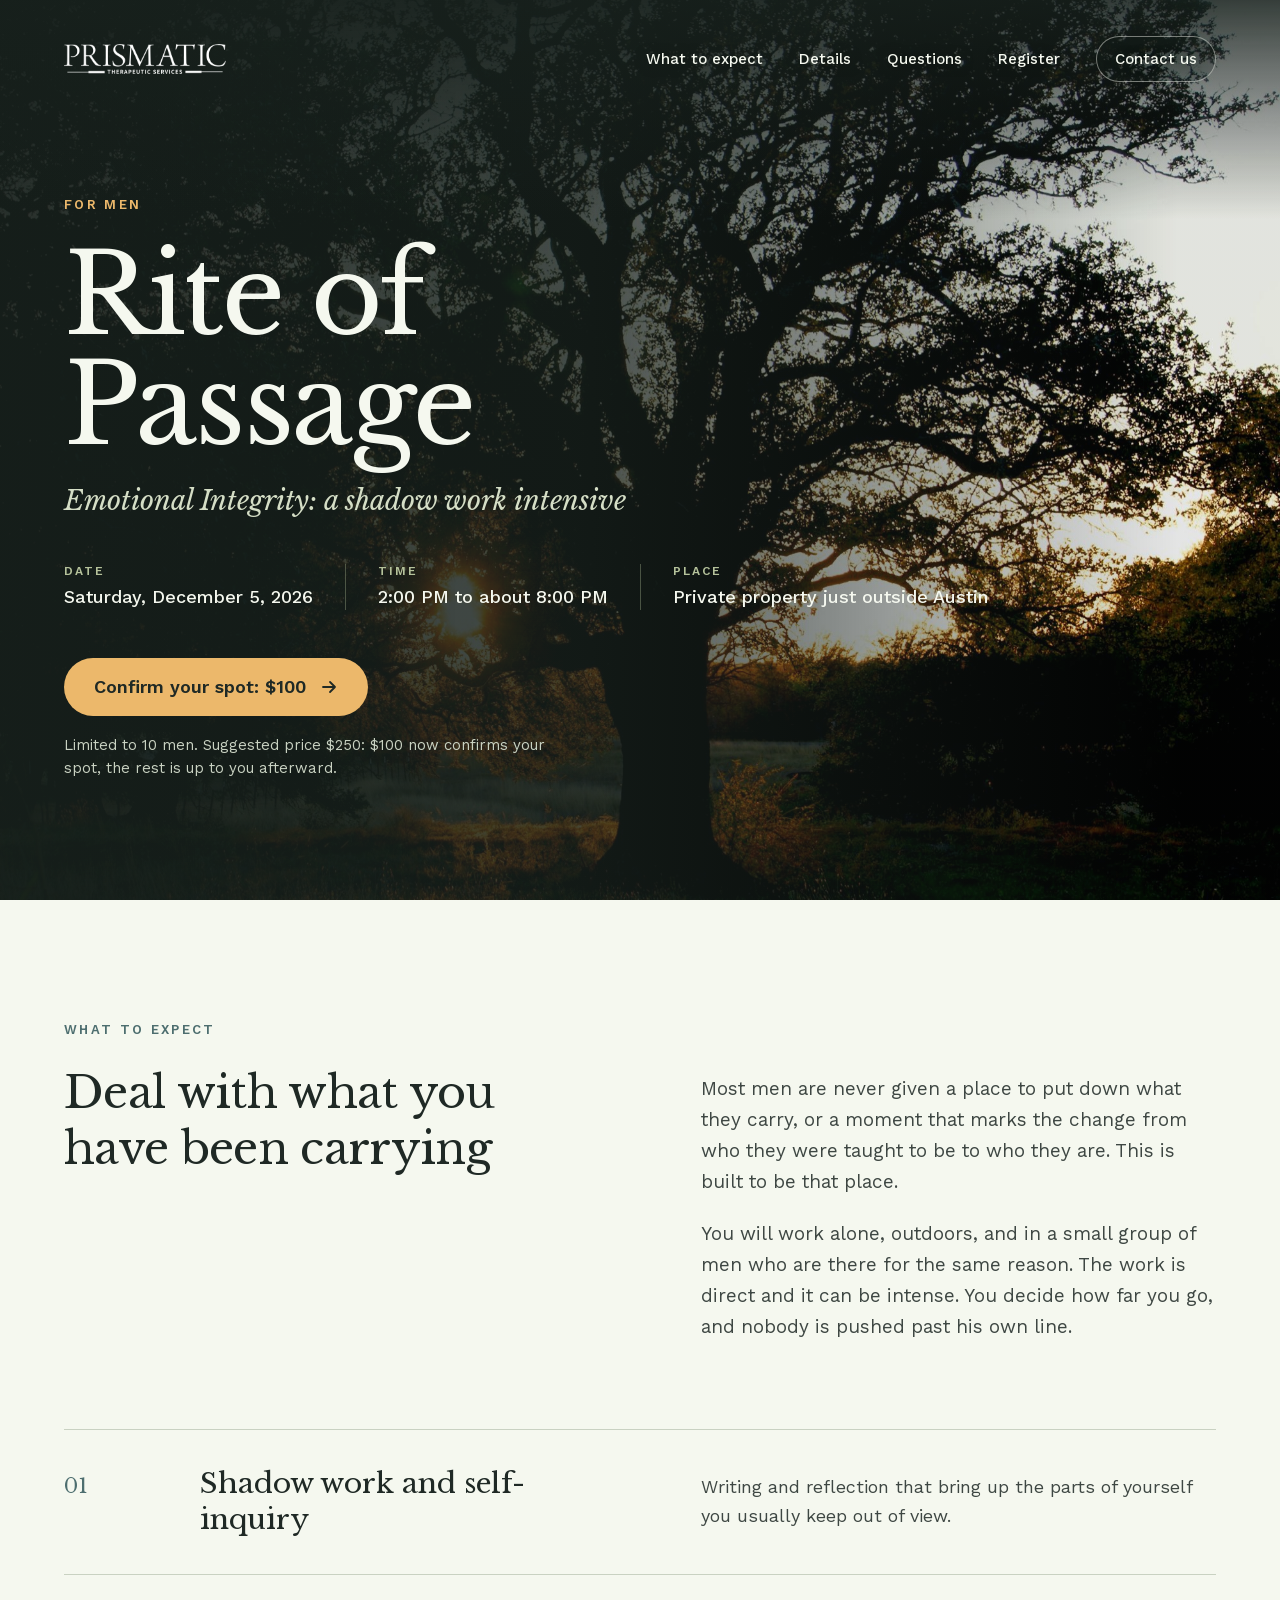
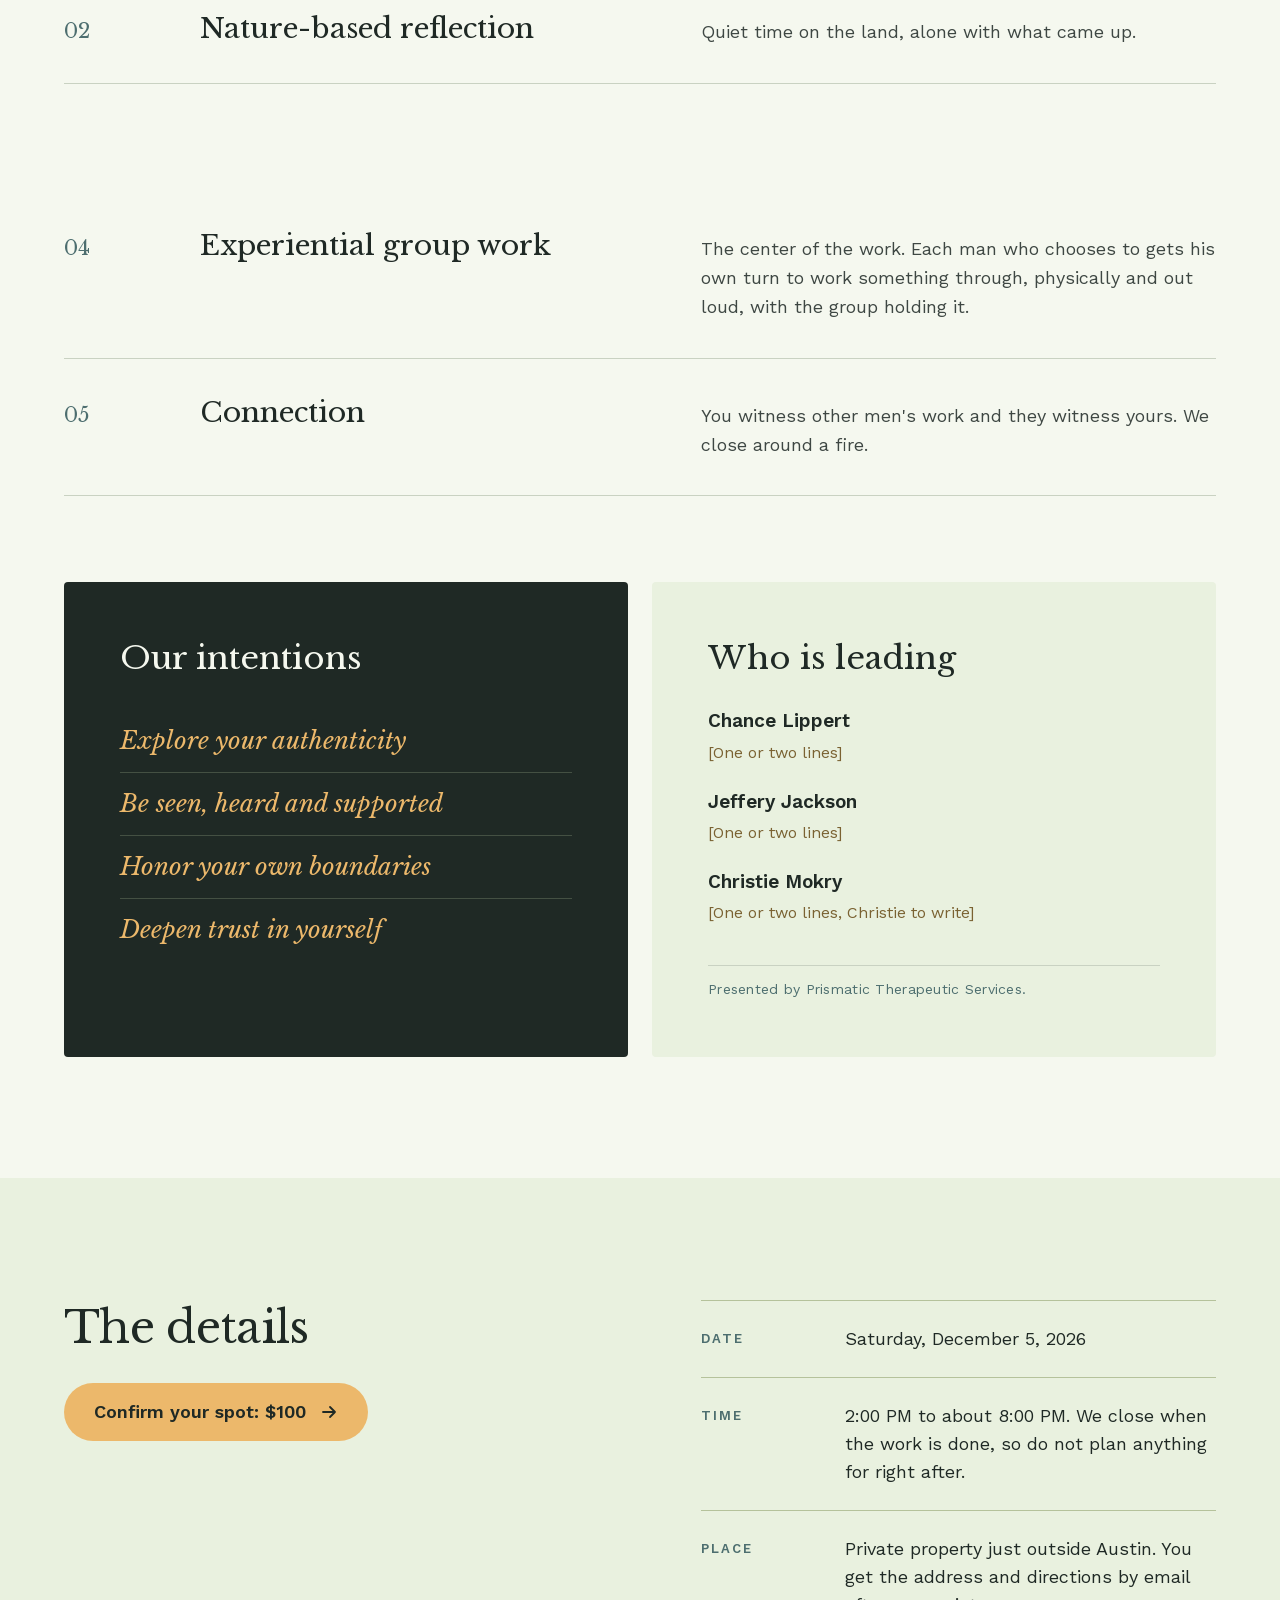
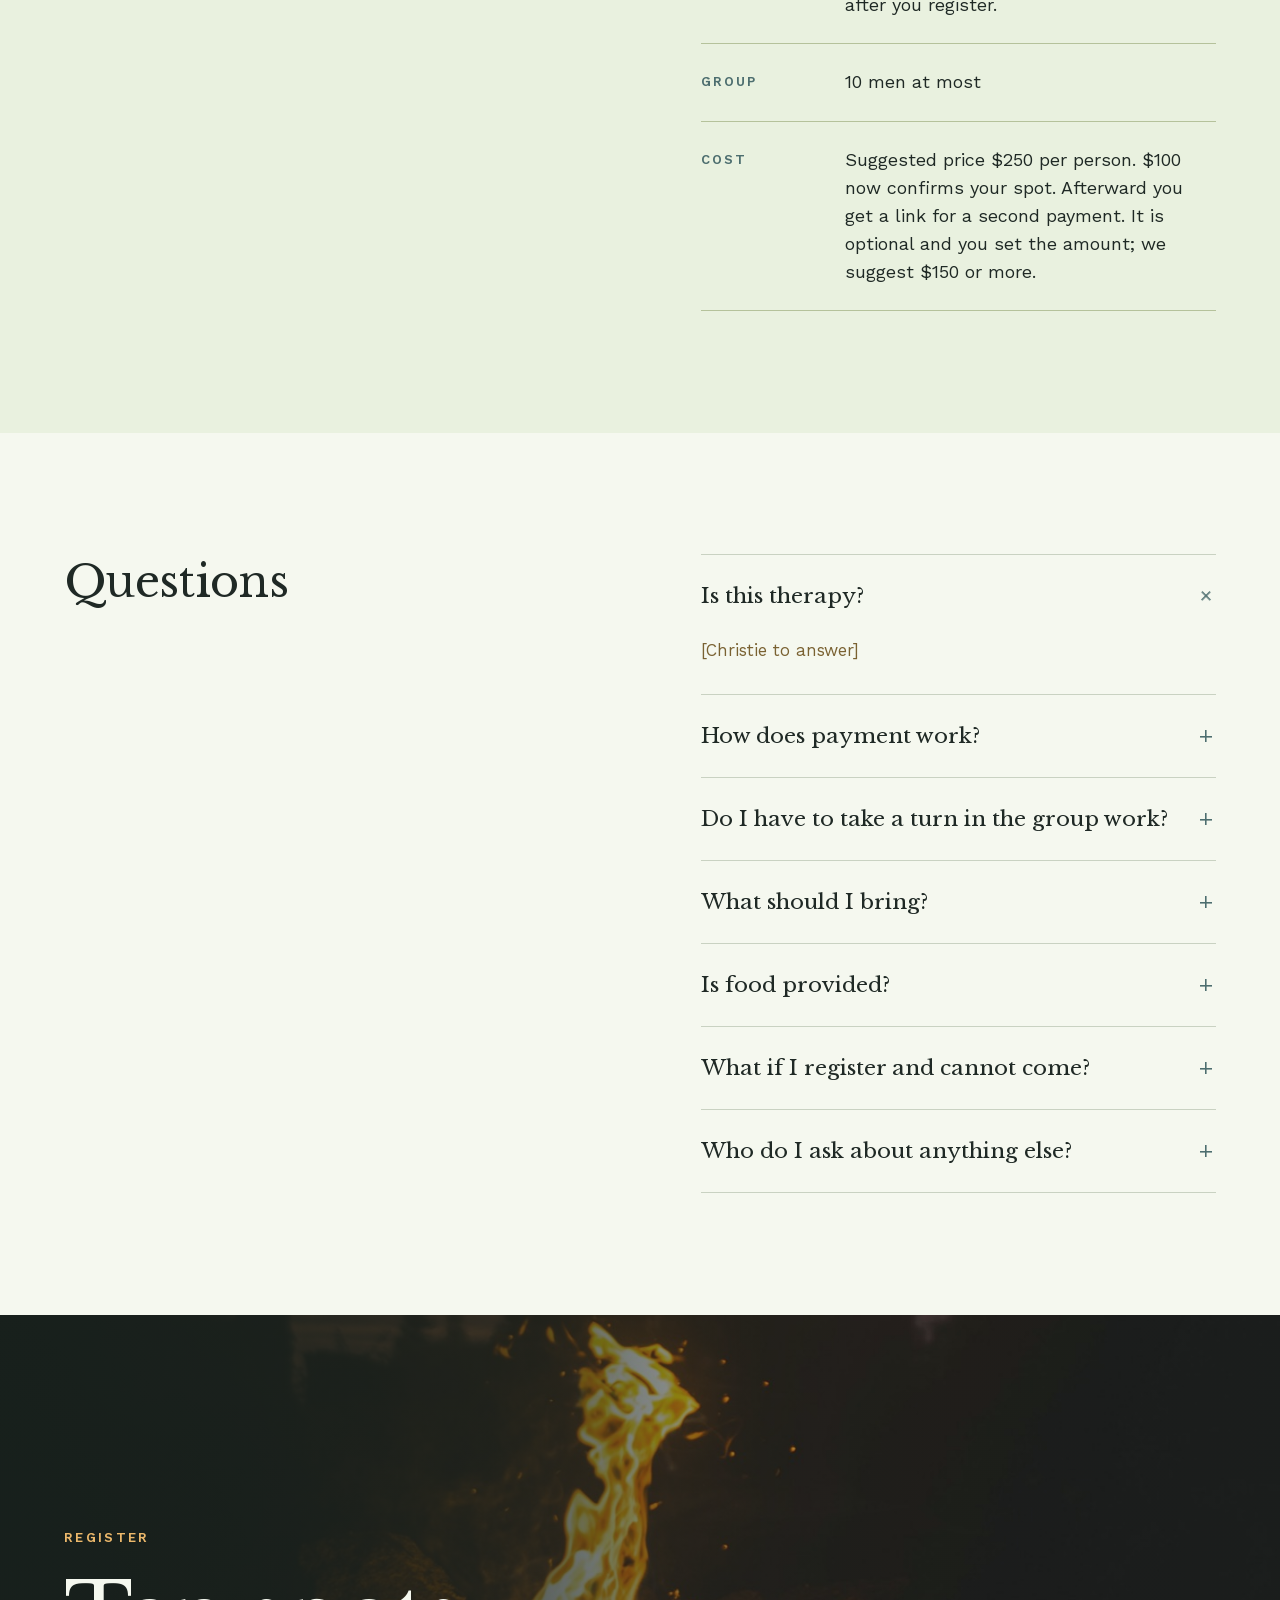
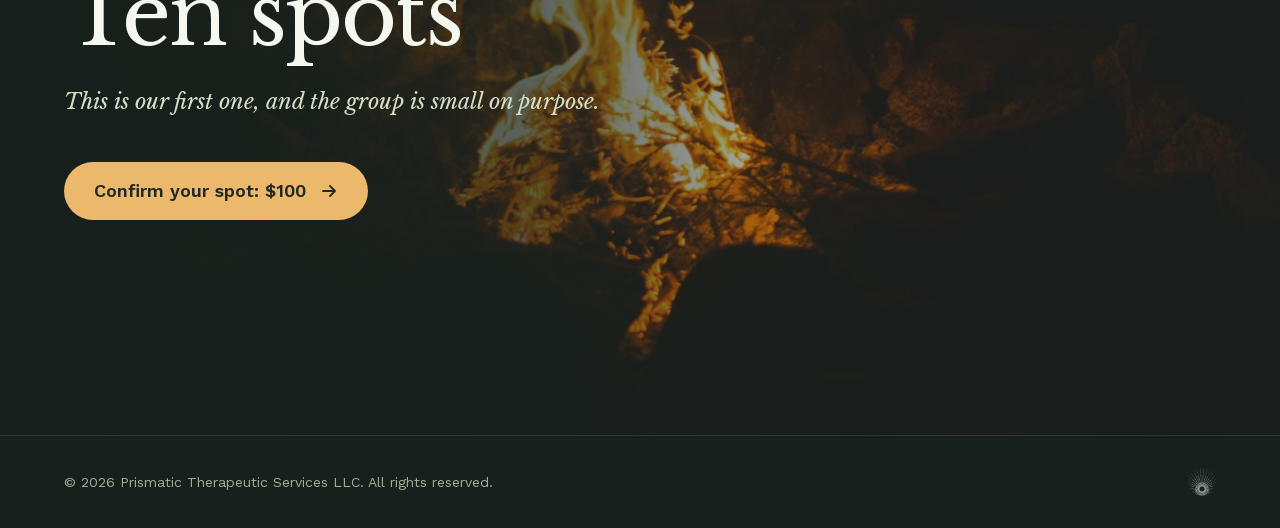
==== index.html @ 2ae8b5d9 "Rite of Passage (2026-12-05) landing page Static page for the men's shadow work intensive. noindex. " ====
<!DOCTYPE html>
<html lang="en">
<head>
<meta charset="utf-8">
<meta name="viewport" content="width=device-width, initial-scale=1">
<meta name="robots" content="noindex, nofollow">
<meta name="referrer" content="strict-origin-when-cross-origin">
<title>Rite of Passage: A Shadow Work Intensive for Men | Prismatic Recovery</title>
<meta name="description" content="A shadow work intensive for men. Saturday, December 5, 2026, 2:00 PM to about 8:00 PM, just outside Austin. Limited to 10 men.">
<meta name="theme-color" content="#1F2925">
<link rel="icon" type="image/png" href="assets/prismatic-star-white.png">
<link rel="preload" href="assets/fonts/libre-baskerville-400-latin.woff2" as="font" type="font/woff2" crossorigin>
<link rel="preload" href="assets/fonts/work-sans-var-latin.woff2" as="font" type="font/woff2" crossorigin>
<link rel="stylesheet" href="styles.css?v=3">
</head>
<body>
<a class="skip" href="#main">Skip to content</a>

<header class="site-header" id="top">
  <a class="brand" href="#top" aria-label="Prismatic Therapeutic Services, back to top">
    <img src="assets/prismatic-logotype-white.png" alt="Prismatic Therapeutic Services" width="161" height="30">
  </a>
  <button class="menu-toggle" type="button" aria-expanded="false" aria-controls="site-nav">
    <span class="visually-hidden">Menu</span>
    <svg width="26" height="26" viewBox="0 0 26 26" aria-hidden="true"><path d="M4 8h18M4 13h18M4 18h18" /></svg>
  </button>
  <nav class="site-nav" id="site-nav" aria-label="Page">
    <a href="#what-to-expect">What to expect</a>
    <a href="#details">Details</a>
    <a href="#questions">Questions</a>
    <a href="#register">Register</a>
    <a class="nav-contact" href="mailto:info@prismaticrecovery.com">Contact us</a>
  </nav>
</header>

<main id="main">
  <section class="hero" aria-labelledby="hero-title">
    <picture class="hero-photo">
      <source media="(max-width: 700px)" srcset="assets/hero-live-oak-1100.jpg">
      <img src="assets/hero-live-oak-2000.jpg" alt="" width="2000" height="1455" fetchpriority="high">
    </picture>
    <div class="hero-copy">
      <p class="hero-kicker">For men</p>
      <h1 id="hero-title">Rite of Passage</h1>
      <p class="hero-sub">Emotional Integrity:<br class="br-mobile"> a shadow work intensive</p>
      <dl class="facts">
        <div><dt>Date</dt><dd>Saturday, December 5, 2026</dd></div>
        <div><dt>Time</dt><dd>2:00 PM to about 8:00 PM</dd></div>
        <div><dt>Place</dt><dd>Private property just outside Austin</dd></div>
      </dl>
      <div class="cta-row">
        <a class="btn btn-gold when-open" href="https://buy.stripe.com/7sYbJ1etC1sI6Vyg2x9oc01">Confirm your spot: $100<svg class="arrow" viewBox="0 0 18 18" aria-hidden="true"><path d="M3 9h12M10 4l5 5-5 5"/></svg></a>
        <a class="btn btn-gold when-full" href="#register">This one is full<svg class="arrow" viewBox="0 0 18 18" aria-hidden="true"><path d="M3 9h12M10 4l5 5-5 5"/></svg></a>
      </div>
      <p class="hero-note">Limited to 10 men. Suggested price $250: $100 now confirms your spot, the rest is up to you afterward.</p>
    </div>
  </section>

  <section class="section expect" id="what-to-expect" aria-labelledby="expect-title">
    <div class="split">
      <div class="split-head">
        <p class="label">What to expect</p>
        <h2 id="expect-title">Deal with what you have been carrying</h2>
      </div>
      <div class="split-body intro">
        <p>Most men are never given a place to put down what they carry, or a moment that marks the change from who they were taught to be to who they are. This is built to be that place.</p>
        <p>You will work alone, outdoors, and in a small group of men who are there for the same reason. The work is direct and it can be intense. You decide how far you go, and nobody is pushed past his own line.</p>
      </div>
    </div>

    <ol class="parts" data-reveal-group>
      <li><div class="part-head"><span class="part-num" aria-hidden="true">01</span><h3>Shadow work and self-inquiry</h3></div><p>Writing and reflection that bring up the parts of yourself you usually keep out of view.</p></li>
      <li><div class="part-head"><span class="part-num" aria-hidden="true">02</span><h3>Nature-based reflection</h3></div><p>Quiet time on the land, alone with what came up.</p></li>
      <li><div class="part-head"><span class="part-num" aria-hidden="true">03</span><h3>Drumming and movement</h3></div><p>The group comes back together through rhythm.</p></li>
      <li><div class="part-head"><span class="part-num" aria-hidden="true">04</span><h3>Experiential group work</h3></div><p>The center of the work. Each man who chooses to gets his own turn to work something through, physically and out loud, with the group holding it.</p></li>
      <li><div class="part-head"><span class="part-num" aria-hidden="true">05</span><h3>Connection</h3></div><p>You witness other men's work and they witness yours. We close around a fire.</p></li>
    </ol>

    <div class="panels">
      <div class="panel panel-dark">
        <h3>Our intentions</h3>
        <ul class="intentions">
          <li>Explore your authenticity</li>
          <li>Be seen, heard and supported</li>
          <li>Honor your own boundaries</li>
          <li>Deepen trust in yourself</li>
        </ul>
      </div>
      <div class="panel panel-sage">
        <h3>Who is leading</h3>
        <ul class="leaders">
          <li><strong>Chance Lippert</strong><span class="gap">[One or two lines]</span></li>
          <li><strong>Jeffery Jackson</strong><span class="gap">[One or two lines]</span></li>
          <li><strong>Christie Mokry</strong><span class="gap">[One or two lines, Christie to write]</span></li>
        </ul>
        <p class="presented">Presented by Prismatic Therapeutic Services.</p>
      </div>
    </div>
  </section>

  <section class="section details" id="details" aria-labelledby="details-title">
    <div class="split">
      <div class="split-head sticky">
        <h2 id="details-title">The details</h2>
        <a class="btn btn-gold when-open" href="https://buy.stripe.com/7sYbJ1etC1sI6Vyg2x9oc01">Confirm your spot: $100<svg class="arrow" viewBox="0 0 18 18" aria-hidden="true"><path d="M3 9h12M10 4l5 5-5 5"/></svg></a>
        <a class="btn btn-gold when-full" href="#register">This one is full<svg class="arrow" viewBox="0 0 18 18" aria-hidden="true"><path d="M3 9h12M10 4l5 5-5 5"/></svg></a>
      </div>
      <dl class="split-body detail-list">
        <div><dt>Date</dt><dd>Saturday, December 5, 2026</dd></div>
        <div><dt>Time</dt><dd>2:00 PM to about 8:00 PM. We close when the work is done, so do not plan anything for right after.</dd></div>
        <div><dt>Place</dt><dd>Private property just outside Austin. You get the address and directions by email after you register.</dd></div>
        <div><dt>Group</dt><dd>10 men at most</dd></div>
        <div><dt>Cost</dt><dd>Suggested price $250 per person. $100 now confirms your spot. Afterward you get a link for a second payment. It is optional and you set the amount; we suggest $150 or more.</dd></div>
      </dl>
    </div>
  </section>

  <section class="section questions" id="questions" aria-labelledby="questions-title">
    <div class="split">
      <div class="split-head">
        <h2 id="questions-title">Questions</h2>
      </div>
      <div class="split-body faq">
        <details open>
          <summary>Is this therapy?</summary>
          <p class="gap">[Christie to answer]</p>
        </details>
        <details>
          <summary>How does payment work?</summary>
          <p>The suggested price is $250. You pay $100 now to confirm your spot, and that is all you owe. After the event we email you a link for a second payment. It is optional and you set the amount. We suggest $150 or more, which brings you to the suggested price, and you can pay less, more, or nothing.</p>
        </details>
        <details>
          <summary>Do I have to take a turn in the group work?</summary>
          <p>No. You can take part in every piece, or witness. Your boundaries are yours.</p>
        </details>
        <details>
          <summary>What should I bring?</summary>
          <p>You will get a short list by email after you register. Most of it is outdoors and it will be dark and cooler by the end, so plan on layers.</p>
        </details>
        <details>
          <summary>Is food provided?</summary>
          <p class="gap">[Yes/no, and what]</p>
        </details>
        <details>
          <summary>What if I register and cannot come?</summary>
          <p class="gap">[Refund or transfer policy]</p>
        </details>
        <details>
          <summary>Who do I ask about anything else?</summary>
          <p>Email <a href="mailto:christie@prismaticrecovery.com">christie@prismaticrecovery.com</a>.</p>
        </details>
      </div>
    </div>
  </section>

  <section class="register" id="register" aria-labelledby="register-title">
    <picture class="register-photo">
      <source media="(max-width: 700px)" srcset="assets/register-fire-1100.jpg">
      <img src="assets/register-fire-2000.jpg" alt="" width="2000" height="2800" loading="lazy">
    </picture>
    <div class="register-copy">
      <p class="hero-kicker">Register</p>
      <h2 id="register-title">Ten spots</h2>
      <p class="register-line">This is our first one, and the group is small on purpose.</p>
      <a class="btn btn-gold when-open" href="https://buy.stripe.com/7sYbJ1etC1sI6Vyg2x9oc01">Confirm your spot: $100<svg class="arrow" viewBox="0 0 18 18" aria-hidden="true"><path d="M3 9h12M10 4l5 5-5 5"/></svg></a>

      <form class="signup when-full" id="signup" action="https://assets.mailerlite.com/jsonp/2655766/forms/204321688640292616/subscribe" method="post" novalidate>
        <p class="signup-title">This one is full</p>
        <p class="signup-line">Leave your email and we'll tell you about the next one.</p>
        <div class="signup-row">
          <label class="visually-hidden" for="signup-email">Email</label>
          <input id="signup-email" type="email" name="fields[email]" placeholder="Email" autocomplete="email" required>
          <button class="btn btn-gold" type="submit">Tell me</button>
        </div>
        <input type="hidden" name="ml-submit" value="1">
        <input type="hidden" name="anticsrf" value="true">
        <div class="captcha" id="signup-captcha" data-sitekey="6Lf1KHQUAAAAAFNKEX1hdSWCS3mRMv4FlFaNslaD"></div>
        <p class="signup-status" role="status" aria-live="polite"></p>
      </form>
    </div>
  </section>
</main>

<footer class="site-footer">
  <p>© 2026 Prismatic Therapeutic Services LLC. All rights reserved.</p>
  <img src="assets/prismatic-star-white.png" alt="" width="28" height="28">
</footer>

<script src="main.js?v=2" defer></script>
</body>
</html>
---- styles.css ----
@font-face {
  font-family: "Libre Baskerville";
  font-style: normal;
  font-weight: 400;
  font-display: swap;
  src: url("assets/fonts/libre-baskerville-400-latin.woff2") format("woff2");
}
@font-face {
  font-family: "Libre Baskerville";
  font-style: italic;
  font-weight: 400;
  font-display: swap;
  src: url("assets/fonts/libre-baskerville-400italic-latin.woff2") format("woff2");
}
@font-face {
  font-family: "Work Sans";
  font-style: normal;
  font-weight: 400 600;
  font-display: swap;
  src: url("assets/fonts/work-sans-var-latin.woff2") format("woff2");
}

:root {
  --hemlock: #1F2925;
  --hemlock-deep: #17201C;
  --green: #3E4743;
  --teal: #4D6E6F;
  --sage: #E9F1DF;
  --sage-pale: #F5F8EF;
  --sage-line: #C9D2C2;
  --sage-mid: #B5C29B;
  --sage-text: #D5DEC6;
  --gold: #ECB86B;
  --gold-hover: #F2C786;
  --gap-ink: #7A6232;
  --serif: "Libre Baskerville", Georgia, "Times New Roman", serif;
  --sans: "Work Sans", -apple-system, BlinkMacSystemFont, "Segoe UI", Arial, sans-serif;
  --pad-x: max(clamp(24px, 5vw, 72px), calc((100vw - 1296px) / 2));
  --ease-out: cubic-bezier(0.16, 1, 0.3, 1);
  color-scheme: light;
}

*, *::before, *::after { box-sizing: border-box; }
html { scroll-behavior: smooth; -webkit-text-size-adjust: 100%; }
@media (prefers-reduced-motion: reduce) { html { scroll-behavior: auto; } }
body {
  margin: 0;
  font-family: var(--sans);
  font-size: 18px;
  line-height: 1.6;
  color: var(--green);
  background: var(--sage-pale);
  -webkit-font-smoothing: antialiased;
  text-rendering: optimizeLegibility;
}
img { display: block; max-width: 100%; }
h1, h2, h3, p, dl, dd, ol, ul { margin: 0; }
ol, ul { padding: 0; list-style: none; }
::selection { background: var(--gold); color: var(--hemlock); }
:focus-visible { outline: 2px solid var(--gold); outline-offset: 3px; border-radius: 4px; }
a { color: var(--teal); text-underline-offset: 0.2em; text-decoration-thickness: 1px; }
section[id] { scroll-margin-top: 0; }

.visually-hidden {
  position: absolute !important; width: 1px; height: 1px; overflow: hidden;
  clip: rect(0 0 0 0); clip-path: inset(50%); white-space: nowrap;
}
.skip {
  position: absolute; left: 16px; top: -60px; z-index: 50;
  background: var(--gold); color: var(--hemlock); padding: 10px 16px; border-radius: 999px;
  font-weight: 600; text-decoration: none;
}
.skip:focus { top: 16px; }

/* Full / open state. Default is open; main.js adds .is-full when the day is full. */
.when-full { display: none !important; }
.is-full .when-open { display: none !important; }
.is-full .when-full { display: inline-flex !important; }
.is-full form.when-full { display: flex !important; }

/* Buttons */
.btn {
  display: inline-flex; align-items: center; gap: 14px;
  font: 600 18px/1 var(--sans);
  padding: 20px 30px; border-radius: 999px; border: 0; cursor: pointer;
  text-decoration: none; white-space: nowrap;
  transition: background-color 200ms ease, transform 200ms var(--ease-out);
}
.btn-gold { background: var(--gold); color: var(--hemlock); }
.btn-gold:hover { background: var(--gold-hover); }
.btn-gold:active { transform: translateY(1px); }
.btn .arrow { width: 18px; height: 18px; fill: none; stroke: currentColor; stroke-width: 1.8; stroke-linecap: round; stroke-linejoin: round; transition: transform 250ms var(--ease-out); }
.btn:hover .arrow { transform: translateX(3px); }
.btn[disabled] { opacity: 0.6; cursor: progress; }

/* Header */
.site-header {
  position: absolute; inset: 0 0 auto 0; z-index: 10;
  display: flex; align-items: center; justify-content: space-between;
  padding: 36px var(--pad-x) 0;
}
.brand img { height: 30px; width: auto; }
.site-nav { display: flex; align-items: center; gap: 36px; }
.site-nav a {
  color: var(--sage-pale); text-decoration: none; font-size: 15px; font-weight: 500;
  text-shadow: 0 1px 12px rgba(23, 32, 28, 0.6);
}
.site-nav a:hover { color: var(--gold); }
.site-nav .nav-contact {
  padding: 10px 18px; border: 1px solid rgba(245, 248, 239, 0.45); border-radius: 999px;
  background: rgba(23, 32, 28, 0.25);
}
.site-nav .nav-contact:hover { border-color: var(--gold); }
.menu-toggle { display: none; }

/* Hero */
.hero {
  position: relative; min-height: max(760px, min(100svh, 940px));
  display: flex; flex-direction: column; justify-content: center;
  background: var(--hemlock); color: var(--sage-pale); overflow: hidden;
}
.hero-photo, .hero-photo img { position: absolute; inset: 0; width: 100%; height: 100%; }
.hero-photo img { object-fit: cover; object-position: 60% 50%; }
.hero::before, .hero::after { content: ""; position: absolute; inset: 0; z-index: 1; pointer-events: none; }
.hero::before {
  background: linear-gradient(90deg, rgba(23,32,28,0.92) 0%, rgba(23,32,28,0.8) 45%, rgba(23,32,28,0.45) 68%, rgba(23,32,28,0.08) 92%);
}
.hero::after {
  background: linear-gradient(180deg, rgba(23,32,28,0.85) 0%, rgba(23,32,28,0) 220px);
}
.hero-copy { position: relative; z-index: 2; padding: 150px var(--pad-x) 72px; max-width: 1080px; }
.hero-kicker {
  font: 600 13px/1.2 var(--sans); letter-spacing: 0.18em; text-transform: uppercase; color: var(--gold);
}
.hero h1 {
  font: 400 clamp(56px, 8.6vw, 124px)/1 var(--serif); letter-spacing: -0.025em;
  color: var(--sage-pale); margin-top: 28px; max-width: 8ch; text-wrap: balance;
}
.hero-sub {
  font: italic 400 clamp(20px, 2.1vw, 30px)/1.35 var(--serif); color: var(--sage-text); margin-top: 22px;
}
.br-mobile { display: none; }
.facts { display: flex; margin-top: 44px; }
.facts > div { padding: 0 32px; border-left: 1px solid rgba(181, 194, 155, 0.35); }
.facts > div:first-child { padding-left: 0; border-left: 0; }
.facts dt {
  font: 600 12px/1.2 var(--sans); letter-spacing: 0.16em; text-transform: uppercase; color: var(--sage-mid);
}
.facts dd { font-size: 18px; font-weight: 500; line-height: 1.45; margin-top: 6px; white-space: nowrap; }
.cta-row { margin-top: 48px; }
.hero-note { font-size: 15px; line-height: 1.55; color: #C9D2C2; margin-top: 18px; max-width: 34em; }

/* Sections */
.section { padding: clamp(80px, 9.5vw, 140px) var(--pad-x); }
.expect { background: var(--sage-pale); }
.details { background: var(--sage); }
.questions { background: var(--sage-pale); }
.split {
  display: grid; grid-template-columns: minmax(0, 620fr) minmax(0, 580fr);
  column-gap: clamp(40px, 6.7vw, 96px); align-items: start;
  max-width: 1296px;
}
.split-head { display: flex; flex-direction: column; align-items: flex-start; gap: 28px; }
.split-head.sticky { position: sticky; top: 48px; }
.label {
  font: 600 13px/1.2 var(--sans); letter-spacing: 0.18em; text-transform: uppercase; color: var(--teal);
}
.section h2 {
  font: 400 clamp(32px, 3.5vw, 50px)/1.24 var(--serif); letter-spacing: -0.015em; color: var(--hemlock);
  text-wrap: balance;
}
.intro { padding-top: 52px; }
.intro p { font-size: 19px; line-height: 1.63; max-width: 34em; }
.intro p + p { margin-top: 22px; }

/* Five parts */
.parts { margin-top: clamp(64px, 6.7vw, 96px); border-top: 1px solid var(--sage-line); max-width: 1296px; }
.parts li {
  display: grid; grid-template-columns: minmax(0, 620fr) minmax(0, 580fr);
  column-gap: clamp(40px, 6.7vw, 96px); align-items: baseline;
  padding: 36px 0; border-bottom: 1px solid var(--sage-line);
}
.part-head { display: flex; align-items: baseline; }
.part-num { flex: 0 0 136px; font: 400 20px/1 var(--serif); color: var(--teal); font-variant-numeric: lining-nums tabular-nums; }
.parts h3 { font: 400 28px/1.28 var(--serif); color: var(--hemlock); }
.parts p { font-size: 18px; line-height: 1.6; max-width: 34em; }

/* Panels */
.panels {
  display: grid; grid-template-columns: minmax(0, 636fr) minmax(0, 636fr); gap: 24px;
  margin-top: clamp(64px, 6.7vw, 96px); max-width: 1296px;
}
.panel { border-radius: 4px; padding: 56px; }
.panel h3 { font: 400 32px/1.25 var(--serif); }
.panel-dark { background: var(--hemlock); }
.panel-dark h3 { color: var(--sage-pale); }
.intentions { margin-top: 32px; }
.intentions li {
  font: italic 400 24px/1.42 var(--serif); color: var(--gold);
  padding: 14px 0; border-bottom: 1px solid rgba(181, 194, 155, 0.25);
}
.intentions li:last-child { border-bottom: 0; }
.panel-sage { background: var(--sage); display: flex; flex-direction: column; }
.panel-sage h3 { color: var(--hemlock); }
.leaders { margin-top: 28px; display: flex; flex-direction: column; gap: 22px; }
.leaders li { display: flex; flex-direction: column; gap: 4px; }
.leaders strong { font-size: 19px; font-weight: 600; color: var(--hemlock); }
.presented {
  margin-top: auto; padding-top: 24px; font-size: 14px; letter-spacing: 0.02em; color: var(--teal);
}
.presented::before { content: ""; display: block; height: 1px; background: var(--sage-line); margin: 16px 0 12px; }
.gap { color: var(--gap-ink); font-size: 16px; line-height: 1.5; }

/* Details list */
.detail-list { border-top: 1px solid var(--sage-mid); }
.detail-list > div {
  display: grid; grid-template-columns: 120px minmax(0, 1fr); column-gap: 24px;
  padding: 24px 0; border-bottom: 1px solid var(--sage-mid);
}
.detail-list dt {
  font: 600 13px/1.2 var(--sans); letter-spacing: 0.16em; text-transform: uppercase; color: var(--teal); padding-top: 6px;
}
.detail-list dd { font-size: 18px; line-height: 1.56; color: var(--hemlock); }

/* FAQ */
.faq { border-top: 1px solid var(--sage-line); }
.faq details { border-bottom: 1px solid var(--sage-line); }
.faq summary {
  list-style: none; cursor: pointer; display: flex; justify-content: space-between; align-items: center; gap: 24px;
  padding: 26px 0; font: 400 21px/1.43 var(--serif); color: var(--hemlock);
}
.faq summary::-webkit-details-marker { display: none; }
.faq summary::after {
  content: ""; flex: 0 0 20px; height: 20px;
  background: linear-gradient(var(--teal), var(--teal)) center / 12px 1.6px no-repeat,
              linear-gradient(var(--teal), var(--teal)) center / 1.6px 12px no-repeat;
  transition: transform 250ms var(--ease-out);
}
.faq details[open] summary::after { transform: rotate(45deg); }
.faq summary:hover { color: var(--teal); }
.faq details p { padding: 0 0 30px; font-size: 17px; line-height: 1.6; max-width: 32em; }
.faq details p.gap { font-size: 17px; }

/* Register */
.register {
  position: relative; min-height: 720px; display: flex; align-items: center;
  background: var(--hemlock); color: var(--sage-pale); overflow: hidden;
}
.register-photo, .register-photo img { position: absolute; inset: 0; width: 100%; height: 100%; }
.register-photo img { object-fit: cover; object-position: 35% 85%; }
.register::before {
  content: ""; position: absolute; inset: 0; z-index: 1;
  background: linear-gradient(90deg, rgba(23,32,28,0.94) 0%, rgba(23,32,28,0.7) 42%, rgba(23,32,28,0.1) 75%, rgba(23,32,28,0.3) 100%);
}
.register-copy { position: relative; z-index: 2; padding: 120px var(--pad-x); max-width: 820px; display: flex; flex-direction: column; align-items: flex-start; }
.register h2 {
  font: 400 clamp(52px, 6.7vw, 96px)/1.08 var(--serif); letter-spacing: -0.025em; margin-top: 24px; color: var(--sage-pale);
}
.register-line { font: italic 400 clamp(19px, 1.7vw, 24px)/1.5 var(--serif); color: var(--sage-text); margin-top: 24px; max-width: 25em; }
.register .btn { margin-top: 44px; }

/* Signup (full state) */
.signup { flex-direction: column; gap: 12px; margin-top: 40px; width: min(560px, 100%); }
.signup-title { font-size: 20px; font-weight: 600; color: var(--gold); }
.signup-line { font-size: 17px; line-height: 1.55; color: var(--sage-text); }
.signup-row {
  display: flex; align-items: center; margin-top: 8px; padding: 6px 6px 6px 26px;
  border: 1px solid rgba(213, 222, 198, 0.4); border-radius: 999px; background: rgba(245, 248, 239, 0.06);
  transition: border-color 200ms ease;
}
.signup-row:focus-within { border-color: var(--gold); }
.signup-row input {
  flex: 1; min-width: 0; border: 0; background: transparent; color: var(--sage-pale);
  font: 400 17px/1.4 var(--sans); padding: 12px 12px 12px 0; outline: none; caret-color: var(--gold);
}
.signup-row input::placeholder { color: rgba(213, 222, 198, 0.7); }
.register .signup .btn { margin-top: 0; padding: 16px 28px; font-size: 17px; }
.captcha { min-height: 78px; margin-top: 8px; }
.signup-status { font-size: 16px; line-height: 1.5; min-height: 1.5em; color: var(--sage-text); }
.signup-status.is-error { color: #F2B8A0; }
.signup-status.is-ok { color: var(--gold); }

/* Footer */
.site-footer {
  display: flex; justify-content: space-between; align-items: center; gap: 16px;
  padding: 32px var(--pad-x); background: var(--hemlock-deep); border-top: 1px solid rgba(181, 194, 155, 0.15);
  color: #A3AE96; font-size: 14px;
}
.site-footer img { width: 28px; height: 28px; opacity: 0.55; }

/* Motion: the hero settles in on load; the five parts arrive in order as they scroll in. */
@media (prefers-reduced-motion: no-preference) {
  .js .hero-copy > * { animation: rise 900ms var(--ease-out) both; }
  .js .hero-copy > :nth-child(2) { animation-delay: 80ms; }
  .js .hero-copy > :nth-child(3) { animation-delay: 180ms; }
  .js .hero-copy > :nth-child(4) { animation-delay: 260ms; }
  .js .hero-copy > :nth-child(5) { animation-delay: 340ms; }
  .js .hero-copy > :nth-child(6) { animation-delay: 400ms; }
  .js .hero-photo img { animation: settle 2400ms var(--ease-out) both; }
  .js [data-reveal-group] > li { opacity: 0; transform: translateY(18px); transition: opacity 700ms var(--ease-out), transform 700ms var(--ease-out); }
  .js [data-reveal-group] > li.is-in { opacity: 1; transform: none; }
}
@keyframes rise { from { opacity: 0; transform: translateY(16px); } to { opacity: 1; transform: none; } }
@keyframes settle { from { transform: scale(1.06); filter: brightness(0.7); } to { transform: none; filter: none; } }

/* Tablet */
@media (max-width: 1100px) {
  .site-nav { gap: 24px; }
  .facts { flex-wrap: wrap; row-gap: 20px; }
  .part-num { flex-basis: 64px; }
}

/* Mobile */
@media (max-width: 860px) {
  body { font-size: 17px; }
  .site-header { padding-top: 24px; }
  .brand img { height: 24px; }
  .menu-toggle {
    display: inline-flex; align-items: center; justify-content: center; width: 44px; height: 44px; margin-right: -9px;
    background: transparent; border: 0; color: var(--sage-pale); cursor: pointer; border-radius: 8px;
  }
  .menu-toggle svg { fill: none; stroke: currentColor; stroke-width: 1.8; stroke-linecap: round; }
  .site-nav {
    position: absolute; top: 76px; left: 16px; right: 16px; z-index: 20;
    flex-direction: column; align-items: stretch; gap: 0;
    padding: 8px 20px 20px; border-radius: 12px; background: rgba(23, 32, 28, 0.97);
    box-shadow: 0 12px 32px rgba(0, 0, 0, 0.35);
    opacity: 0; visibility: hidden; transform: translateY(-6px);
    transition: opacity 200ms ease, transform 250ms var(--ease-out), visibility 0s linear 250ms;
  }
  .site-nav.is-open { opacity: 1; visibility: visible; transform: none; transition: opacity 200ms ease, transform 250ms var(--ease-out); }
  .site-nav a { padding: 14px 0; font-size: 17px; border-bottom: 1px solid rgba(181, 194, 155, 0.15); text-shadow: none; }
  .site-nav .nav-contact { margin-top: 16px; text-align: center; border-bottom: 1px solid rgba(245, 248, 239, 0.45); }

  .hero { min-height: max(700px, min(100svh, 860px)); justify-content: flex-end; }
  .hero-photo img { object-position: 42% 50%; }
  .hero::before {
    background: linear-gradient(180deg, rgba(23,32,28,0.85) 0%, rgba(23,32,28,0.35) 30%, rgba(23,32,28,0.55) 55%, rgba(23,32,28,0.95) 82%);
  }
  .hero-copy { padding: 120px 24px 40px; }
  .hero h1 { margin-top: 16px; line-height: 1.07; }
  .hero-sub { margin-top: 14px; }
  .br-mobile { display: inline; }
  .facts { flex-direction: column; margin-top: 24px; row-gap: 0; }
  .facts > div { padding: 0; border: 0; }
  .facts dt { position: absolute; width: 1px; height: 1px; overflow: hidden; clip-path: inset(50%); }
  .facts dd { margin: 0; font-size: 16px; white-space: normal; }
  .cta-row { margin-top: 28px; }
  .btn { width: 100%; justify-content: center; padding: 18px 24px; font-size: 17px; }
  .hero-note { font-size: 14px; }

  .split { grid-template-columns: minmax(0, 1fr); row-gap: 20px; }
  .split-head { gap: 20px; }
  .split-head.sticky { position: static; }
  .details .split { display: flex; flex-direction: column; }
  .details .split-head { display: contents; }
  .details .split-head h2 { order: 1; }
  .details .detail-list { order: 2; width: 100%; }
  .details .btn { order: 3; margin-top: 8px; }
  .intro { padding-top: 0; }
  .intro p { font-size: 17px; }

  .parts { margin-top: 48px; }
  .parts li { display: flex; flex-direction: column; gap: 8px; padding: 22px 0; }
  .part-head { flex-direction: column; gap: 8px; }
  .part-num { flex-basis: auto; font-size: 15px; }
  .parts h3 { font-size: 22px; padding: 0; }
  .parts p { font-size: 16px; }

  .panels { grid-template-columns: minmax(0, 1fr); gap: 16px; margin-top: 48px; }
  .panel { padding: 32px 28px 34px; }
  .panel h3 { font-size: 26px; }
  .intentions { margin-top: 20px; }
  .intentions li { font-size: 20px; }
  .leaders { margin-top: 20px; }

  .detail-list > div { grid-template-columns: minmax(0, 1fr); row-gap: 6px; padding: 18px 0; }
  .detail-list dt { padding-top: 0; font-size: 12px; }
  .detail-list dd { font-size: 17px; }

  .faq summary { font-size: 18px; padding: 20px 0; }
  .faq details p { font-size: 16px; padding-bottom: 22px; }

  .register { min-height: 760px; align-items: flex-end; }
  .register-photo { bottom: auto; height: 480px; }
  .register-photo img { object-position: 38% 100%; }
  .register::before { background: linear-gradient(180deg, rgba(31,41,37,0.25) 0%, rgba(31,41,37,0.2) 40%, rgba(31,41,37,1) 63%); }
  .register-copy { padding: 0 24px 56px; width: 100%; }
  .register h2 { margin-top: 14px; }
  .register-line { margin-top: 14px; }
  .register .btn { margin-top: 28px; }
  .signup-row { padding-left: 20px; }

  .site-footer { padding: 28px 24px 36px; font-size: 13px; }
  .site-footer img { display: none; }
}
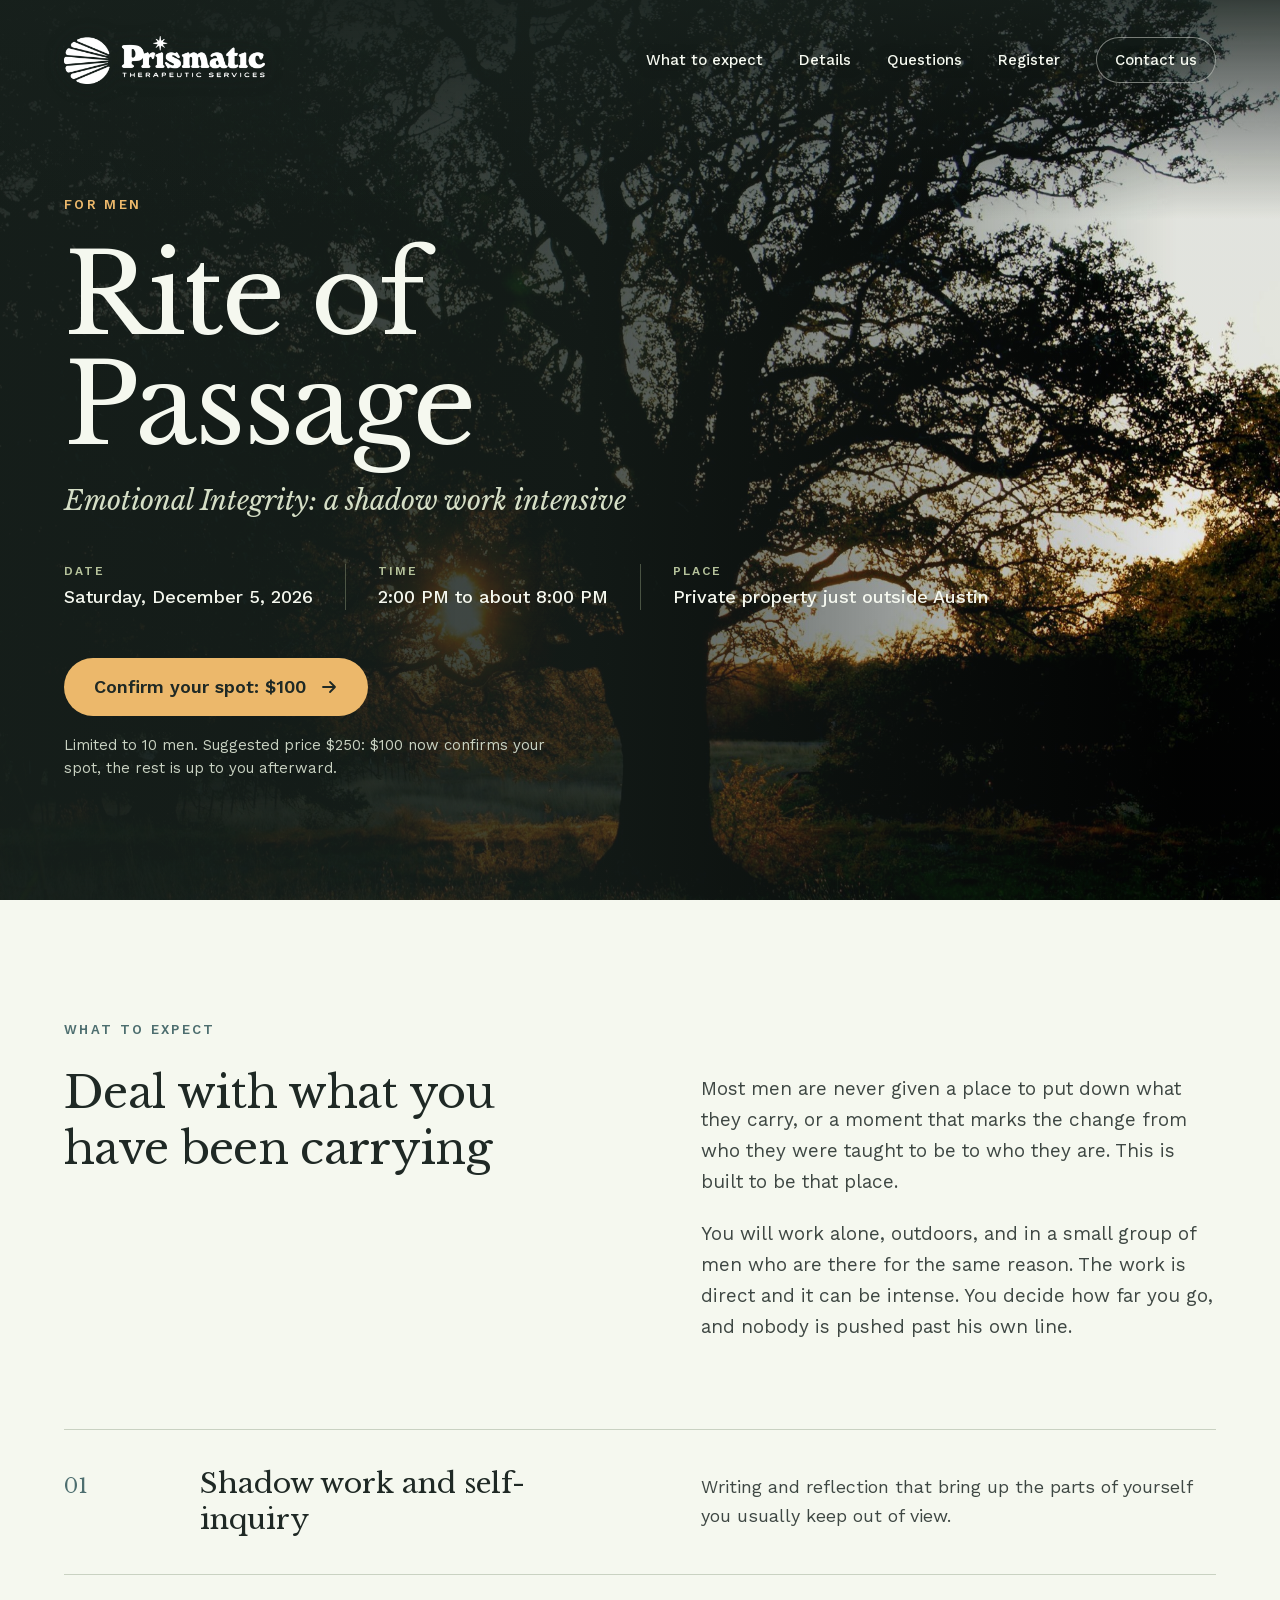
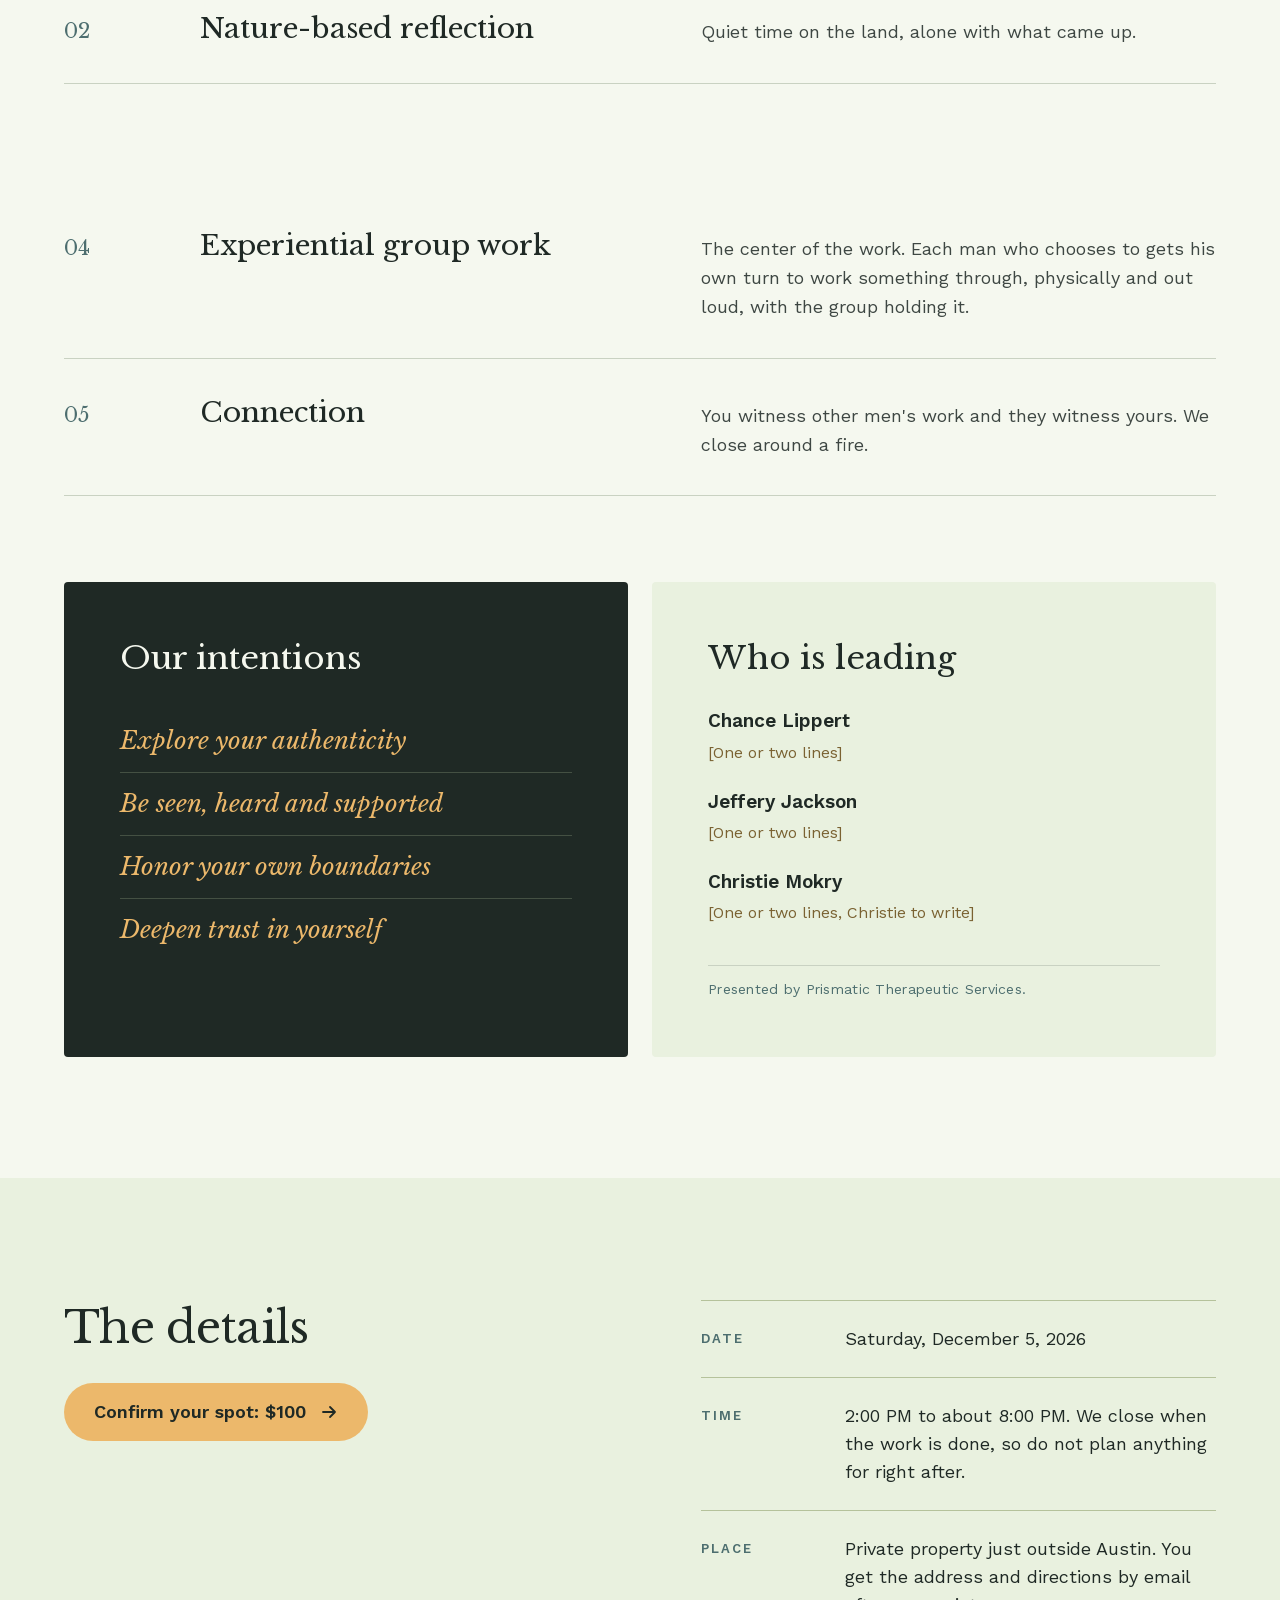
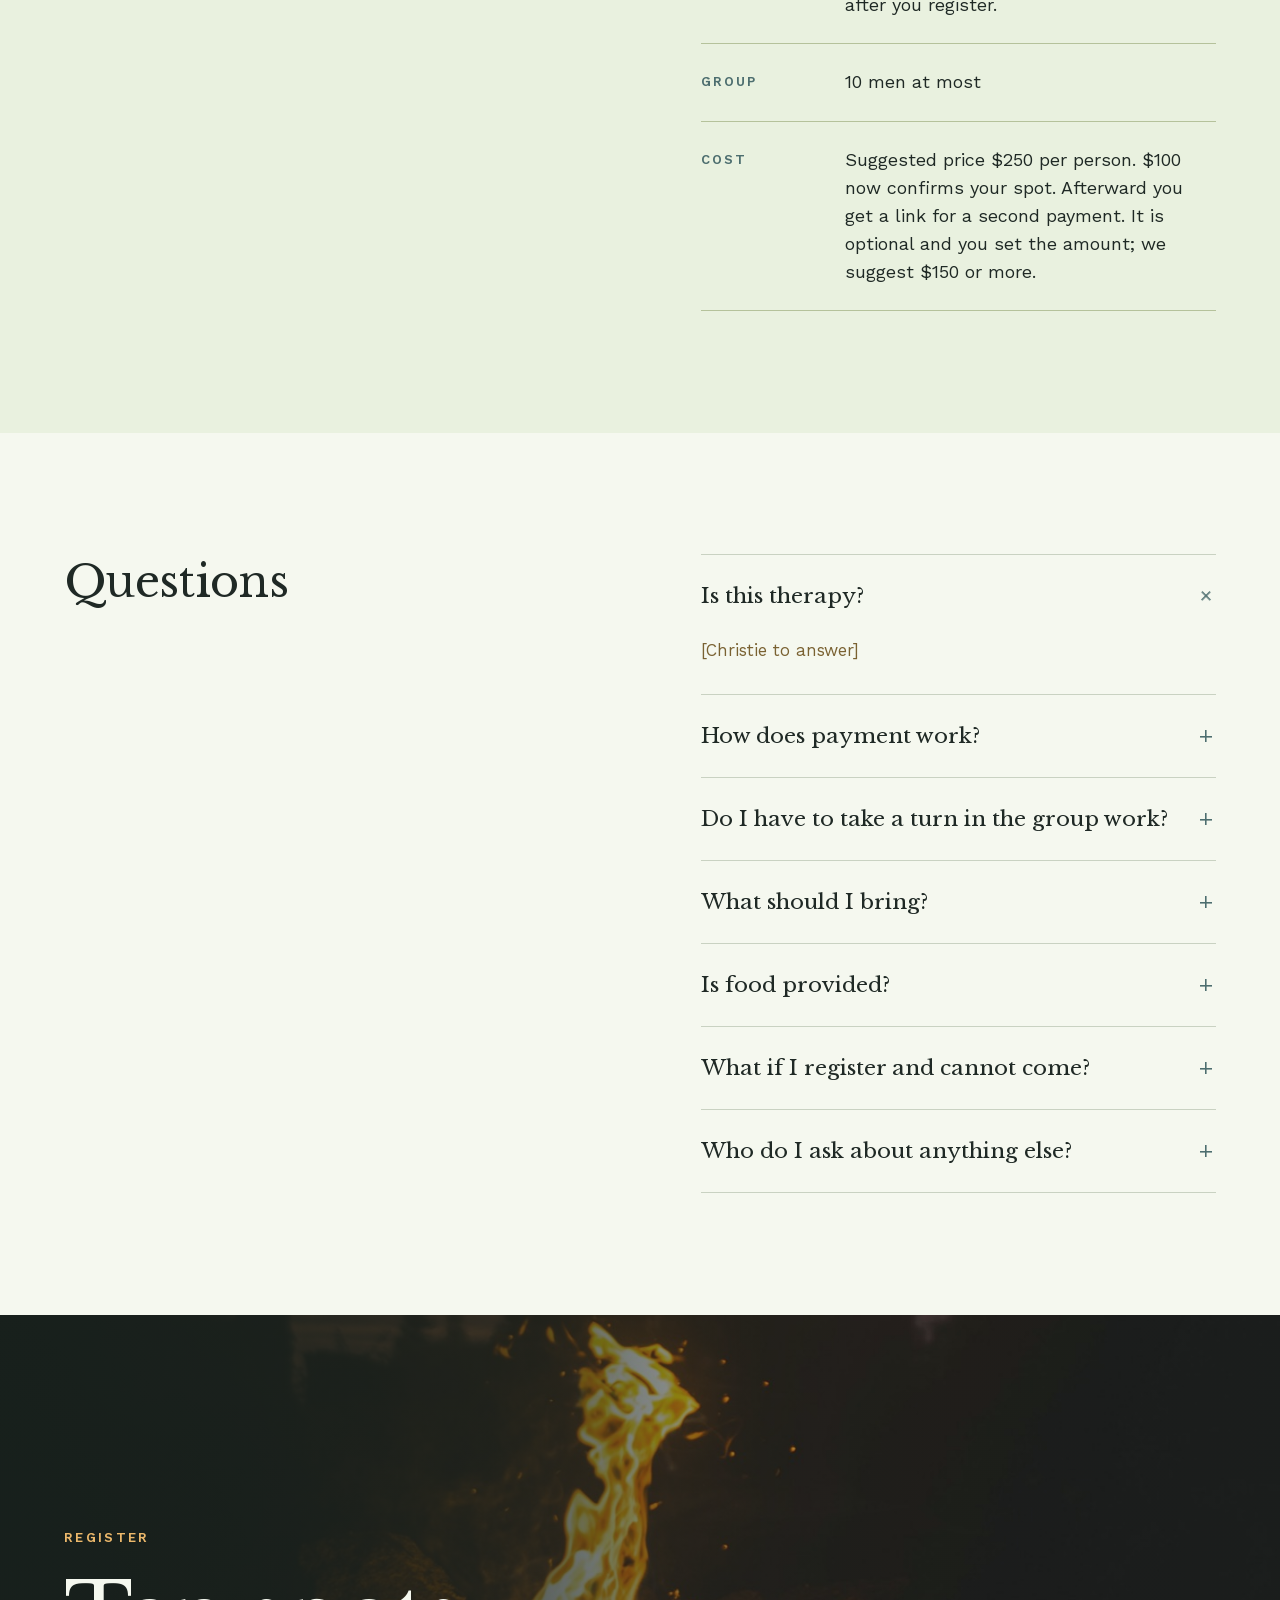
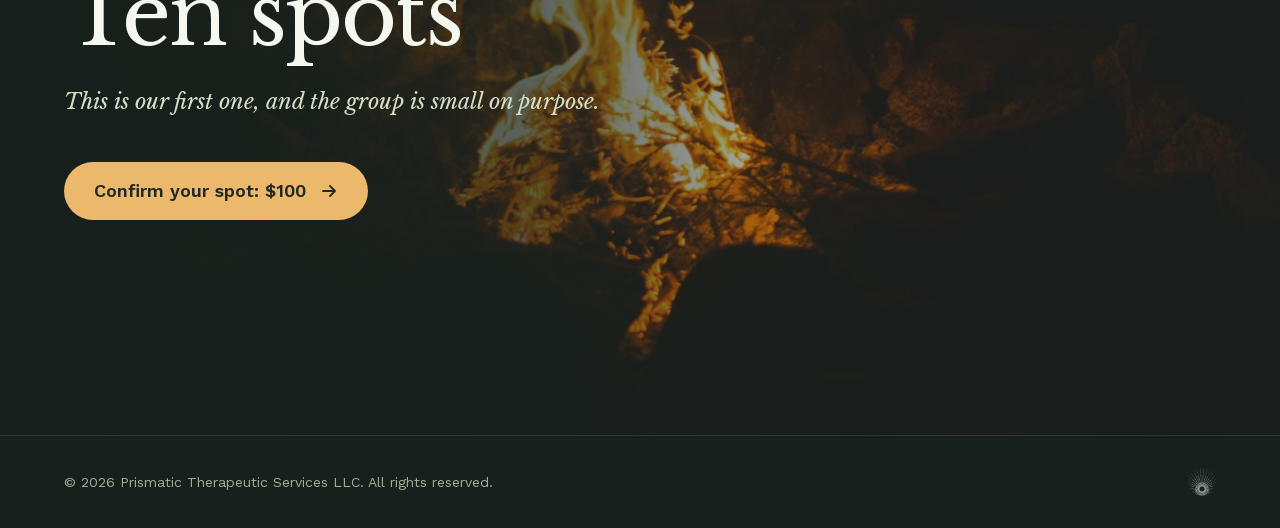
==== commit ad179713: "Use the 2026 Prismatic logo in the header Co-Authored-By: Claude Opus 5.5 <noreply@anthropic.com>" ====
--- a/index.html
+++ b/index.html
@@ -11,14 +11,14 @@
 <link rel="icon" type="image/png" href="assets/prismatic-star-white.png">
 <link rel="preload" href="assets/fonts/libre-baskerville-400-latin.woff2" as="font" type="font/woff2" crossorigin>
 <link rel="preload" href="assets/fonts/work-sans-var-latin.woff2" as="font" type="font/woff2" crossorigin>
-<link rel="stylesheet" href="styles.css?v=3">
+<link rel="stylesheet" href="styles.css?v=4">
 </head>
 <body>
 <a class="skip" href="#main">Skip to content</a>
 
 <header class="site-header" id="top">
   <a class="brand" href="#top" aria-label="Prismatic Therapeutic Services, back to top">
-    <img src="assets/prismatic-logotype-white.png" alt="Prismatic Therapeutic Services" width="161" height="30">
+    <img src="assets/prismatic-logo-2026-white.png" alt="Prismatic Therapeutic Services" width="201" height="48">
   </a>
   <button class="menu-toggle" type="button" aria-expanded="false" aria-controls="site-nav">
     <span class="visually-hidden">Menu</span>
--- a/styles.css
+++ b/styles.css
@@ -99,7 +99,7 @@
   display: flex; align-items: center; justify-content: space-between;
   padding: 36px var(--pad-x) 0;
 }
-.brand img { height: 30px; width: auto; }
+.brand img { height: 48px; width: auto; filter: drop-shadow(0 1px 10px rgba(23, 32, 28, 0.45)); }
 .site-nav { display: flex; align-items: center; gap: 36px; }
 .site-nav a {
   color: var(--sage-pale); text-decoration: none; font-size: 15px; font-weight: 500;
@@ -314,7 +314,7 @@
 @media (max-width: 860px) {
   body { font-size: 17px; }
   .site-header { padding-top: 24px; }
-  .brand img { height: 24px; }
+  .brand img { height: 36px; }
   .menu-toggle {
     display: inline-flex; align-items: center; justify-content: center; width: 44px; height: 44px; margin-right: -9px;
     background: transparent; border: 0; color: var(--sage-pale); cursor: pointer; border-radius: 8px;
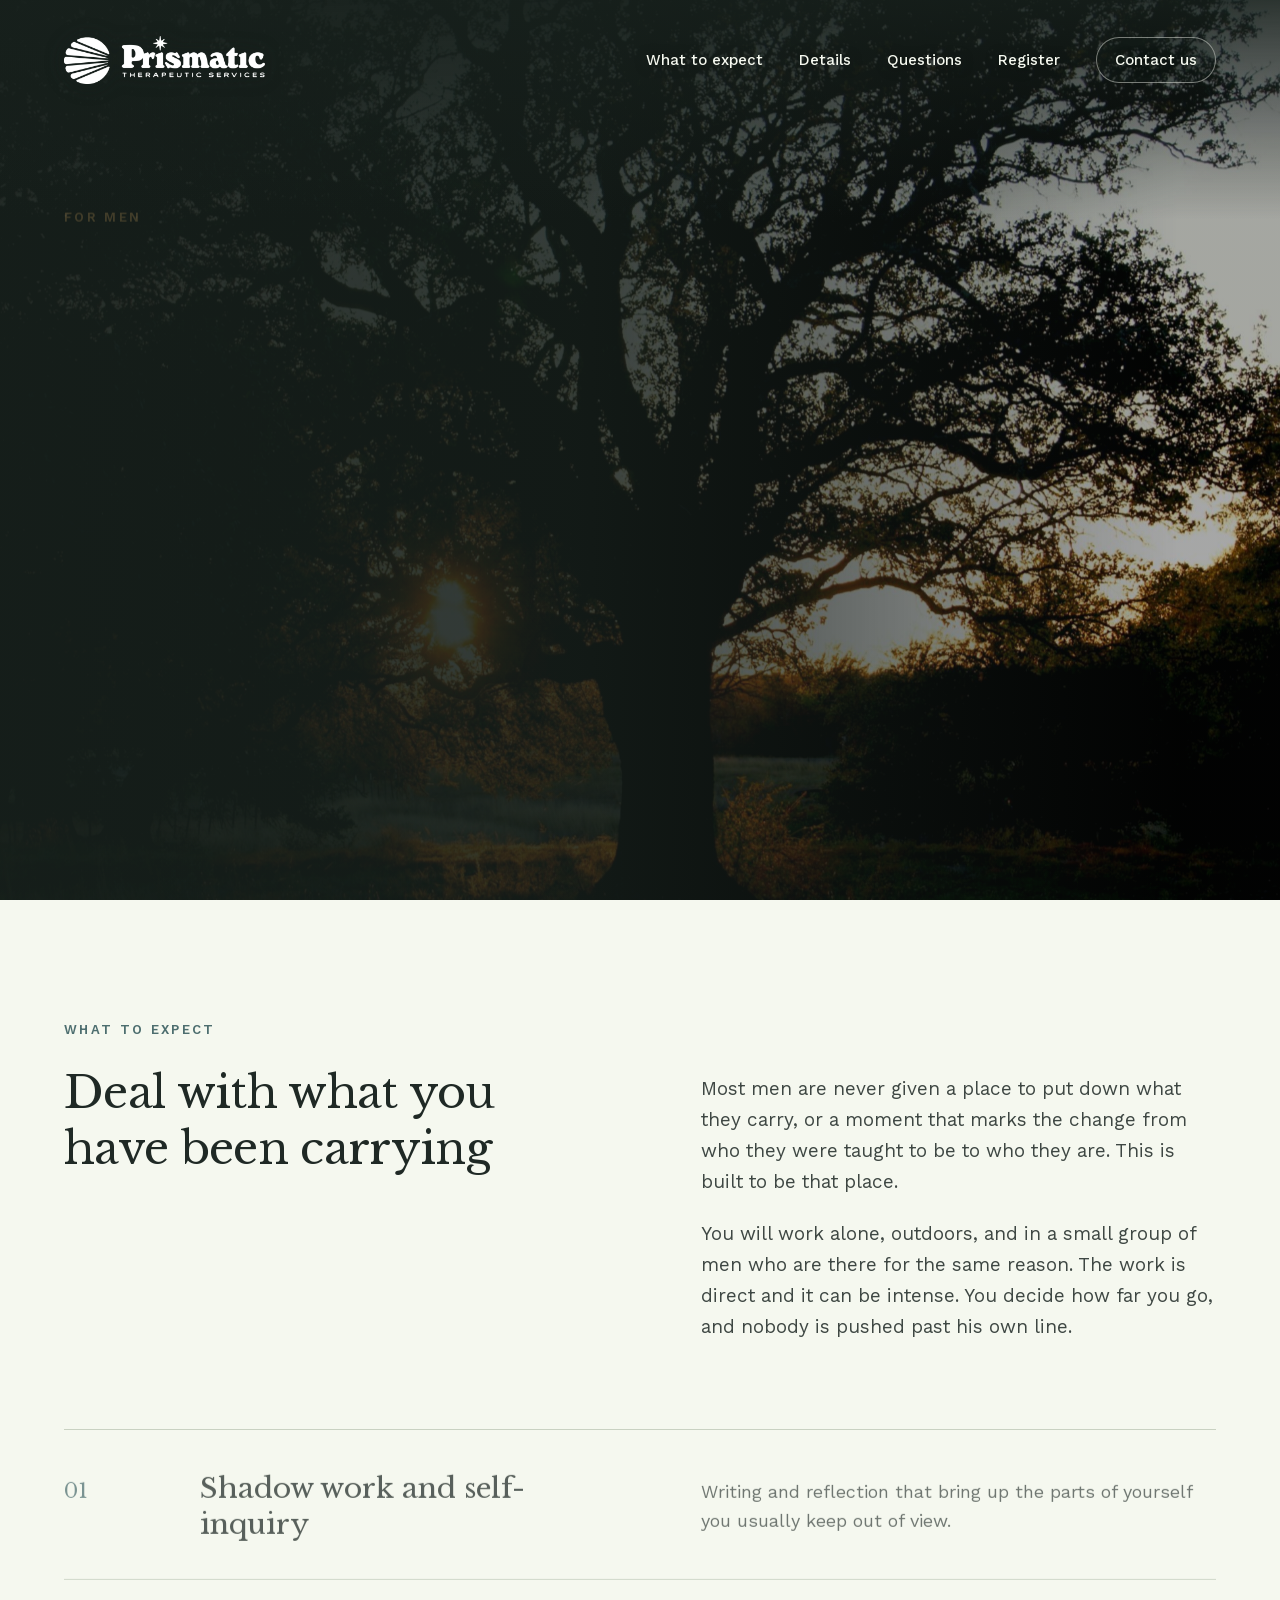
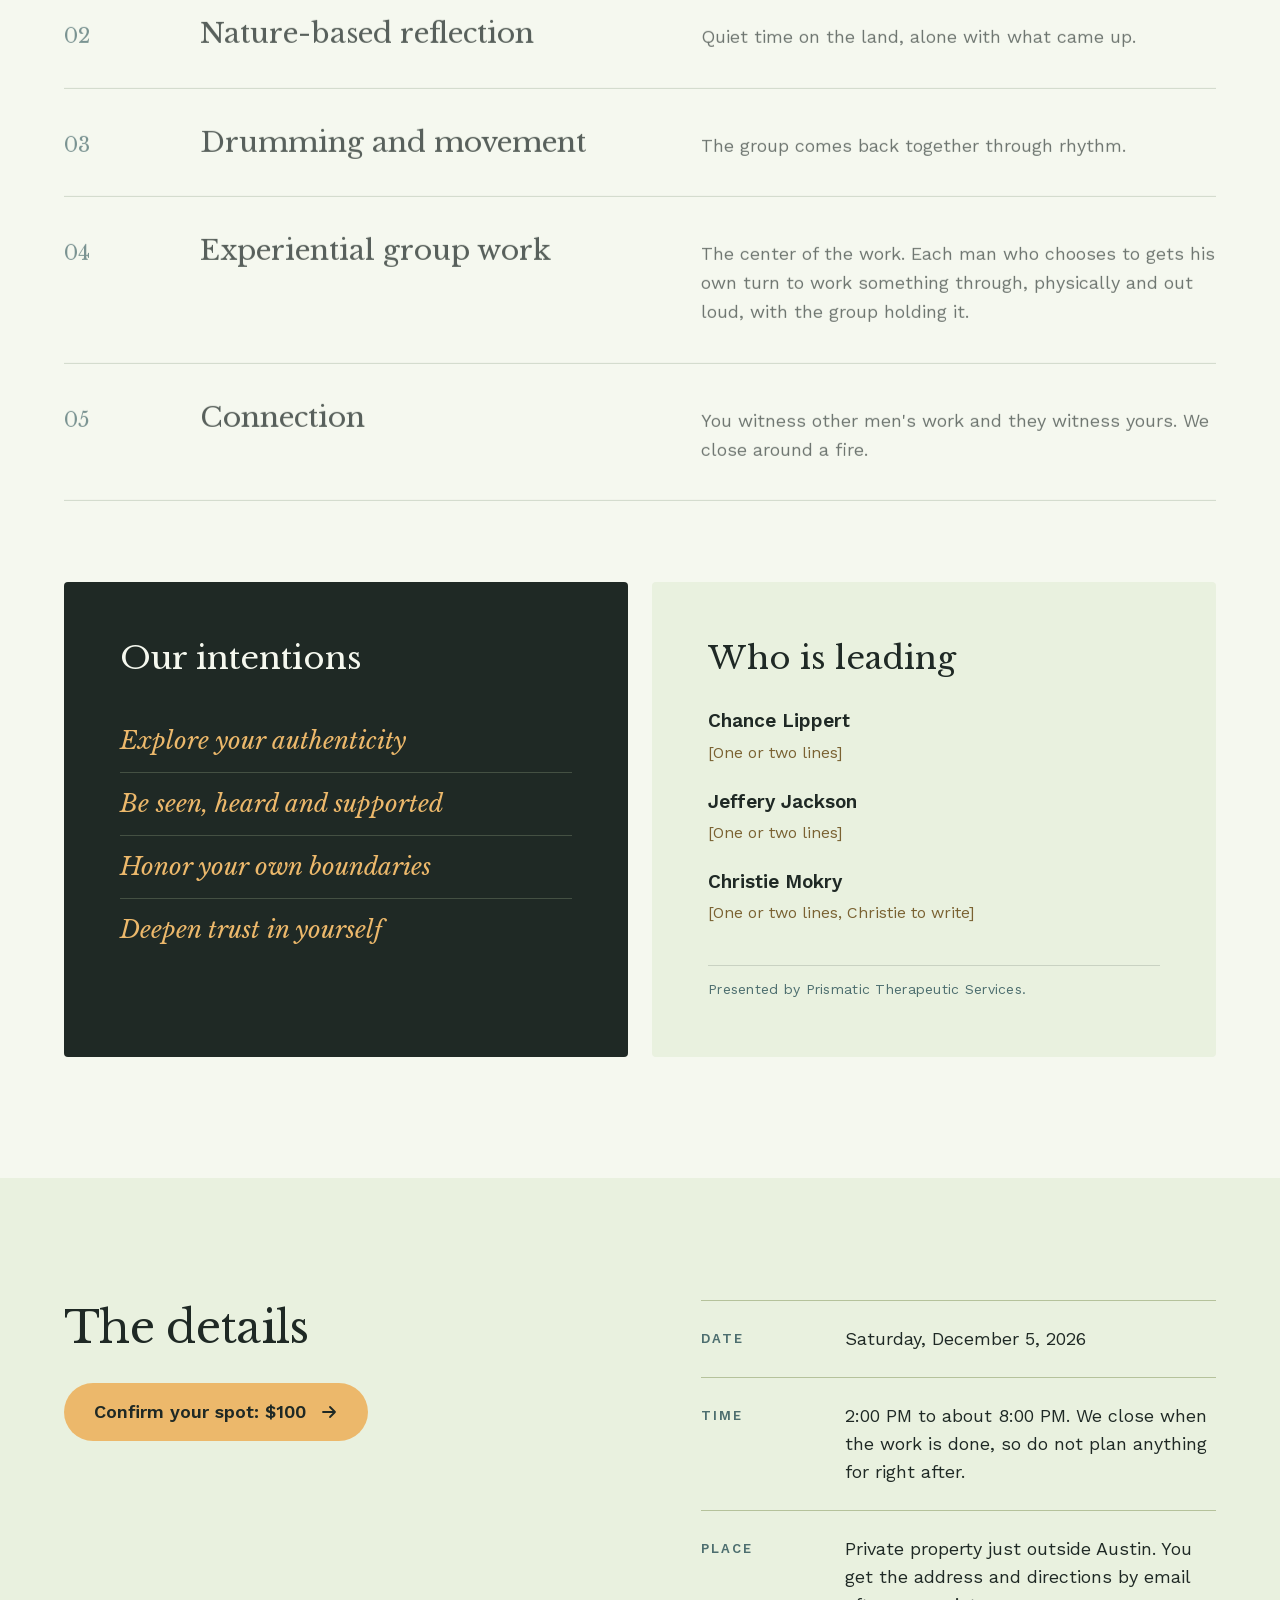
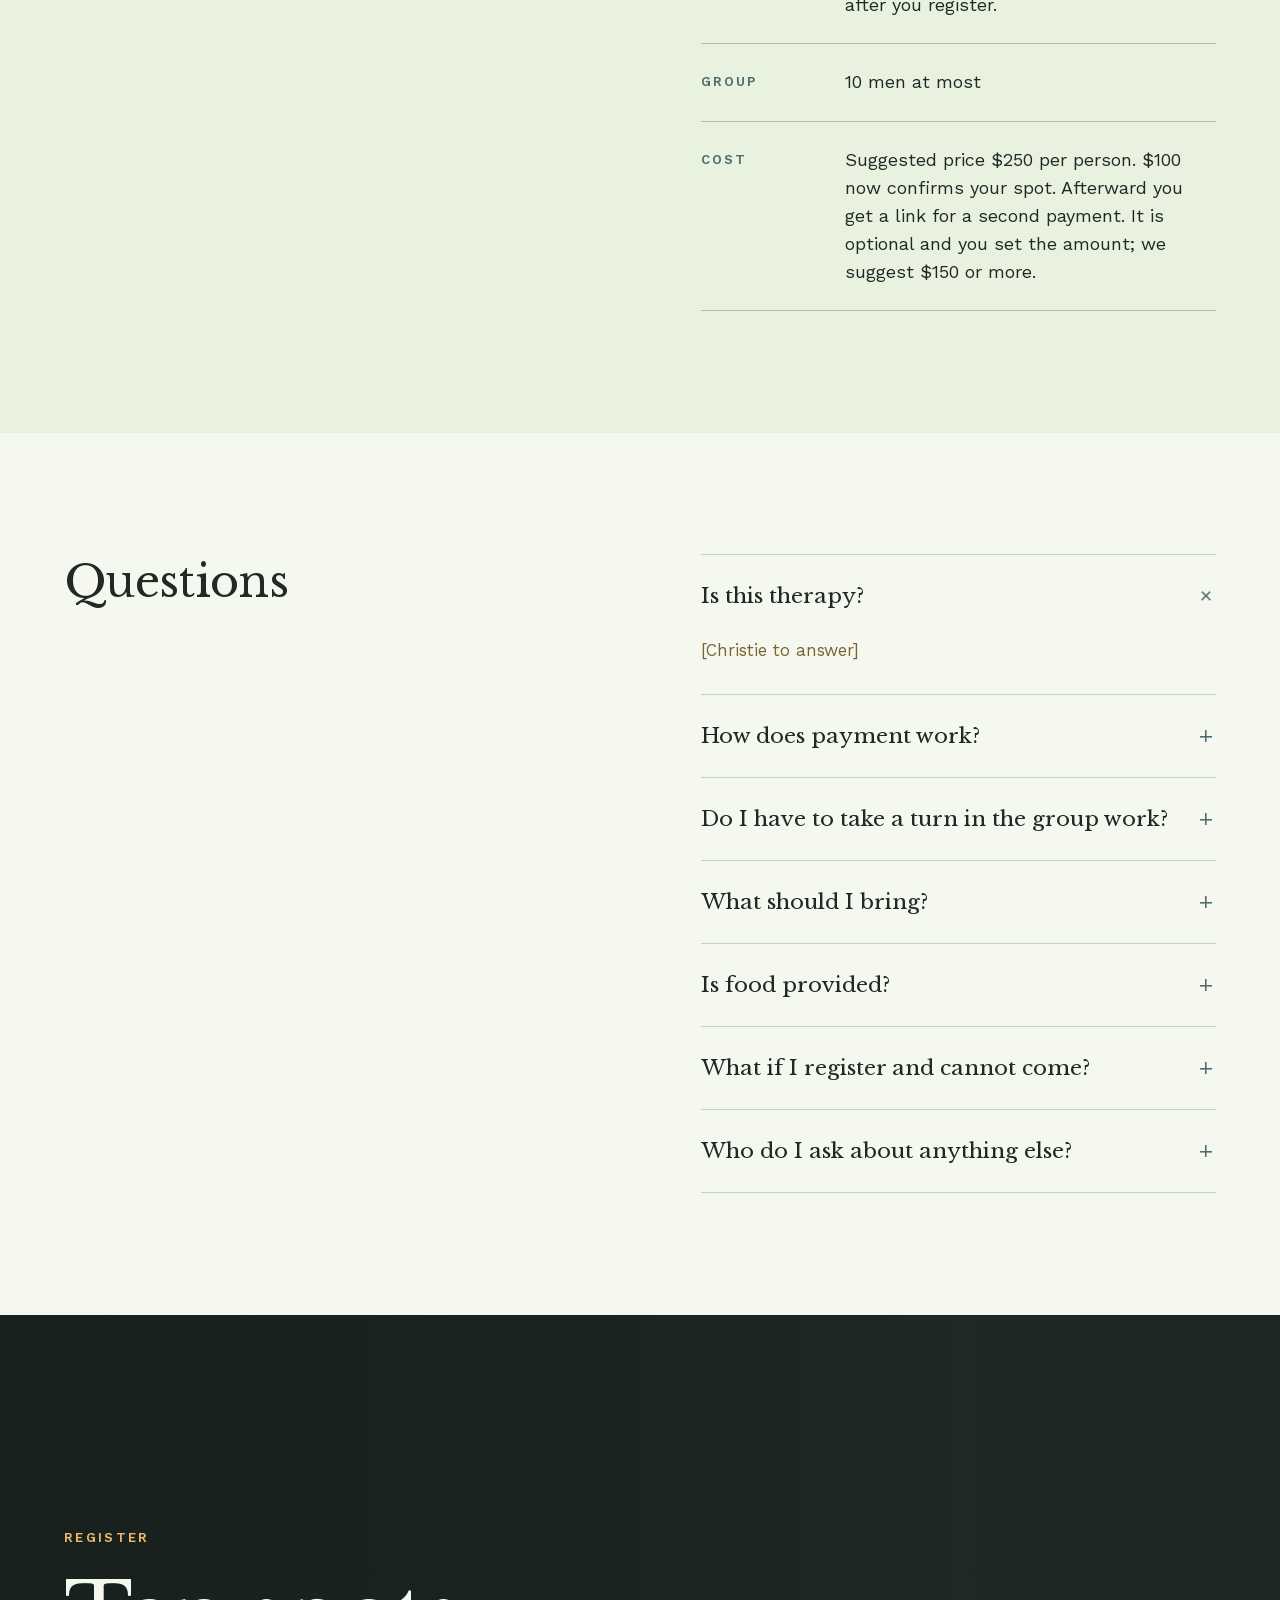
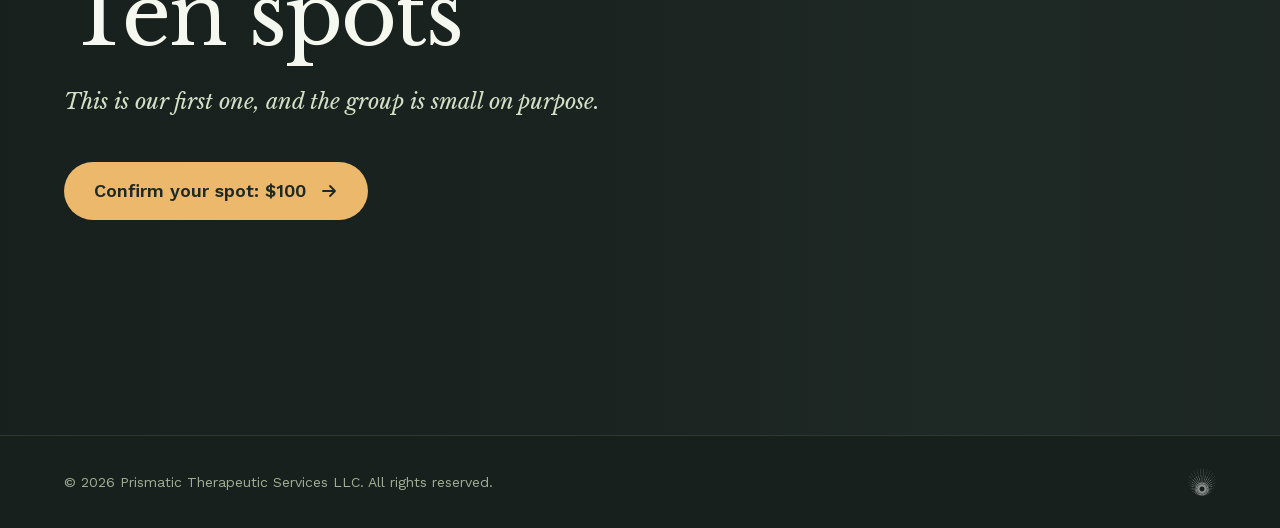
==== commit a86c05a6: "Events site layout: shared assets, Rite of Passage at /rite-of-passage/ Root redirects to the curren" ====
--- a/index.html
+++ b/index.html
@@ -2,190 +2,12 @@
 <html lang="en">
 <head>
 <meta charset="utf-8">
-<meta name="viewport" content="width=device-width, initial-scale=1">
 <meta name="robots" content="noindex, nofollow">
-<meta name="referrer" content="strict-origin-when-cross-origin">
-<title>Rite of Passage: A Shadow Work Intensive for Men | Prismatic Recovery</title>
-<meta name="description" content="A shadow work intensive for men. Saturday, December 5, 2026, 2:00 PM to about 8:00 PM, just outside Austin. Limited to 10 men.">
-<meta name="theme-color" content="#1F2925">
-<link rel="icon" type="image/png" href="assets/prismatic-star-white.png">
-<link rel="preload" href="assets/fonts/libre-baskerville-400-latin.woff2" as="font" type="font/woff2" crossorigin>
-<link rel="preload" href="assets/fonts/work-sans-var-latin.woff2" as="font" type="font/woff2" crossorigin>
-<link rel="stylesheet" href="styles.css?v=4">
+<title>Events | Prismatic Recovery</title>
+<meta http-equiv="refresh" content="0; url=/rite-of-passage/">
+<link rel="canonical" href="https://events.prismaticrecovery.com/rite-of-passage/">
 </head>
 <body>
-<a class="skip" href="#main">Skip to content</a>
-
-<header class="site-header" id="top">
-  <a class="brand" href="#top" aria-label="Prismatic Therapeutic Services, back to top">
-    <img src="assets/prismatic-logo-2026-white.png" alt="Prismatic Therapeutic Services" width="201" height="48">
-  </a>
-  <button class="menu-toggle" type="button" aria-expanded="false" aria-controls="site-nav">
-    <span class="visually-hidden">Menu</span>
-    <svg width="26" height="26" viewBox="0 0 26 26" aria-hidden="true"><path d="M4 8h18M4 13h18M4 18h18" /></svg>
-  </button>
-  <nav class="site-nav" id="site-nav" aria-label="Page">
-    <a href="#what-to-expect">What to expect</a>
-    <a href="#details">Details</a>
-    <a href="#questions">Questions</a>
-    <a href="#register">Register</a>
-    <a class="nav-contact" href="mailto:info@prismaticrecovery.com">Contact us</a>
-  </nav>
-</header>
-
-<main id="main">
-  <section class="hero" aria-labelledby="hero-title">
-    <picture class="hero-photo">
-      <source media="(max-width: 700px)" srcset="assets/hero-live-oak-1100.jpg">
-      <img src="assets/hero-live-oak-2000.jpg" alt="" width="2000" height="1455" fetchpriority="high">
-    </picture>
-    <div class="hero-copy">
-      <p class="hero-kicker">For men</p>
-      <h1 id="hero-title">Rite of Passage</h1>
-      <p class="hero-sub">Emotional Integrity:<br class="br-mobile"> a shadow work intensive</p>
-      <dl class="facts">
-        <div><dt>Date</dt><dd>Saturday, December 5, 2026</dd></div>
-        <div><dt>Time</dt><dd>2:00 PM to about 8:00 PM</dd></div>
-        <div><dt>Place</dt><dd>Private property just outside Austin</dd></div>
-      </dl>
-      <div class="cta-row">
-        <a class="btn btn-gold when-open" href="https://buy.stripe.com/7sYbJ1etC1sI6Vyg2x9oc01">Confirm your spot: $100<svg class="arrow" viewBox="0 0 18 18" aria-hidden="true"><path d="M3 9h12M10 4l5 5-5 5"/></svg></a>
-        <a class="btn btn-gold when-full" href="#register">This one is full<svg class="arrow" viewBox="0 0 18 18" aria-hidden="true"><path d="M3 9h12M10 4l5 5-5 5"/></svg></a>
-      </div>
-      <p class="hero-note">Limited to 10 men. Suggested price $250: $100 now confirms your spot, the rest is up to you afterward.</p>
-    </div>
-  </section>
-
-  <section class="section expect" id="what-to-expect" aria-labelledby="expect-title">
-    <div class="split">
-      <div class="split-head">
-        <p class="label">What to expect</p>
-        <h2 id="expect-title">Deal with what you have been carrying</h2>
-      </div>
-      <div class="split-body intro">
-        <p>Most men are never given a place to put down what they carry, or a moment that marks the change from who they were taught to be to who they are. This is built to be that place.</p>
-        <p>You will work alone, outdoors, and in a small group of men who are there for the same reason. The work is direct and it can be intense. You decide how far you go, and nobody is pushed past his own line.</p>
-      </div>
-    </div>
-
-    <ol class="parts" data-reveal-group>
-      <li><div class="part-head"><span class="part-num" aria-hidden="true">01</span><h3>Shadow work and self-inquiry</h3></div><p>Writing and reflection that bring up the parts of yourself you usually keep out of view.</p></li>
-      <li><div class="part-head"><span class="part-num" aria-hidden="true">02</span><h3>Nature-based reflection</h3></div><p>Quiet time on the land, alone with what came up.</p></li>
-      <li><div class="part-head"><span class="part-num" aria-hidden="true">03</span><h3>Drumming and movement</h3></div><p>The group comes back together through rhythm.</p></li>
-      <li><div class="part-head"><span class="part-num" aria-hidden="true">04</span><h3>Experiential group work</h3></div><p>The center of the work. Each man who chooses to gets his own turn to work something through, physically and out loud, with the group holding it.</p></li>
-      <li><div class="part-head"><span class="part-num" aria-hidden="true">05</span><h3>Connection</h3></div><p>You witness other men's work and they witness yours. We close around a fire.</p></li>
-    </ol>
-
-    <div class="panels">
-      <div class="panel panel-dark">
-        <h3>Our intentions</h3>
-        <ul class="intentions">
-          <li>Explore your authenticity</li>
-          <li>Be seen, heard and supported</li>
-          <li>Honor your own boundaries</li>
-          <li>Deepen trust in yourself</li>
-        </ul>
-      </div>
-      <div class="panel panel-sage">
-        <h3>Who is leading</h3>
-        <ul class="leaders">
-          <li><strong>Chance Lippert</strong><span class="gap">[One or two lines]</span></li>
-          <li><strong>Jeffery Jackson</strong><span class="gap">[One or two lines]</span></li>
-          <li><strong>Christie Mokry</strong><span class="gap">[One or two lines, Christie to write]</span></li>
-        </ul>
-        <p class="presented">Presented by Prismatic Therapeutic Services.</p>
-      </div>
-    </div>
-  </section>
-
-  <section class="section details" id="details" aria-labelledby="details-title">
-    <div class="split">
-      <div class="split-head sticky">
-        <h2 id="details-title">The details</h2>
-        <a class="btn btn-gold when-open" href="https://buy.stripe.com/7sYbJ1etC1sI6Vyg2x9oc01">Confirm your spot: $100<svg class="arrow" viewBox="0 0 18 18" aria-hidden="true"><path d="M3 9h12M10 4l5 5-5 5"/></svg></a>
-        <a class="btn btn-gold when-full" href="#register">This one is full<svg class="arrow" viewBox="0 0 18 18" aria-hidden="true"><path d="M3 9h12M10 4l5 5-5 5"/></svg></a>
-      </div>
-      <dl class="split-body detail-list">
-        <div><dt>Date</dt><dd>Saturday, December 5, 2026</dd></div>
-        <div><dt>Time</dt><dd>2:00 PM to about 8:00 PM. We close when the work is done, so do not plan anything for right after.</dd></div>
-        <div><dt>Place</dt><dd>Private property just outside Austin. You get the address and directions by email after you register.</dd></div>
-        <div><dt>Group</dt><dd>10 men at most</dd></div>
-        <div><dt>Cost</dt><dd>Suggested price $250 per person. $100 now confirms your spot. Afterward you get a link for a second payment. It is optional and you set the amount; we suggest $150 or more.</dd></div>
-      </dl>
-    </div>
-  </section>
-
-  <section class="section questions" id="questions" aria-labelledby="questions-title">
-    <div class="split">
-      <div class="split-head">
-        <h2 id="questions-title">Questions</h2>
-      </div>
-      <div class="split-body faq">
-        <details open>
-          <summary>Is this therapy?</summary>
-          <p class="gap">[Christie to answer]</p>
-        </details>
-        <details>
-          <summary>How does payment work?</summary>
-          <p>The suggested price is $250. You pay $100 now to confirm your spot, and that is all you owe. After the event we email you a link for a second payment. It is optional and you set the amount. We suggest $150 or more, which brings you to the suggested price, and you can pay less, more, or nothing.</p>
-        </details>
-        <details>
-          <summary>Do I have to take a turn in the group work?</summary>
-          <p>No. You can take part in every piece, or witness. Your boundaries are yours.</p>
-        </details>
-        <details>
-          <summary>What should I bring?</summary>
-          <p>You will get a short list by email after you register. Most of it is outdoors and it will be dark and cooler by the end, so plan on layers.</p>
-        </details>
-        <details>
-          <summary>Is food provided?</summary>
-          <p class="gap">[Yes/no, and what]</p>
-        </details>
-        <details>
-          <summary>What if I register and cannot come?</summary>
-          <p class="gap">[Refund or transfer policy]</p>
-        </details>
-        <details>
-          <summary>Who do I ask about anything else?</summary>
-          <p>Email <a href="mailto:christie@prismaticrecovery.com">christie@prismaticrecovery.com</a>.</p>
-        </details>
-      </div>
-    </div>
-  </section>
-
-  <section class="register" id="register" aria-labelledby="register-title">
-    <picture class="register-photo">
-      <source media="(max-width: 700px)" srcset="assets/register-fire-1100.jpg">
-      <img src="assets/register-fire-2000.jpg" alt="" width="2000" height="2800" loading="lazy">
-    </picture>
-    <div class="register-copy">
-      <p class="hero-kicker">Register</p>
-      <h2 id="register-title">Ten spots</h2>
-      <p class="register-line">This is our first one, and the group is small on purpose.</p>
-      <a class="btn btn-gold when-open" href="https://buy.stripe.com/7sYbJ1etC1sI6Vyg2x9oc01">Confirm your spot: $100<svg class="arrow" viewBox="0 0 18 18" aria-hidden="true"><path d="M3 9h12M10 4l5 5-5 5"/></svg></a>
-
-      <form class="signup when-full" id="signup" action="https://assets.mailerlite.com/jsonp/2655766/forms/204321688640292616/subscribe" method="post" novalidate>
-        <p class="signup-title">This one is full</p>
-        <p class="signup-line">Leave your email and we'll tell you about the next one.</p>
-        <div class="signup-row">
-          <label class="visually-hidden" for="signup-email">Email</label>
-          <input id="signup-email" type="email" name="fields[email]" placeholder="Email" autocomplete="email" required>
-          <button class="btn btn-gold" type="submit">Tell me</button>
-        </div>
-        <input type="hidden" name="ml-submit" value="1">
-        <input type="hidden" name="anticsrf" value="true">
-        <div class="captcha" id="signup-captcha" data-sitekey="6Lf1KHQUAAAAAFNKEX1hdSWCS3mRMv4FlFaNslaD"></div>
-        <p class="signup-status" role="status" aria-live="polite"></p>
-      </form>
-    </div>
-  </section>
-</main>
-
-<footer class="site-footer">
-  <p>© 2026 Prismatic Therapeutic Services LLC. All rights reserved.</p>
-  <img src="assets/prismatic-star-white.png" alt="" width="28" height="28">
-</footer>
-
-<script src="main.js?v=2" defer></script>
+<p><a href="/rite-of-passage/">Rite of Passage: A Shadow Work Intensive for Men</a></p>
 </body>
 </html>
